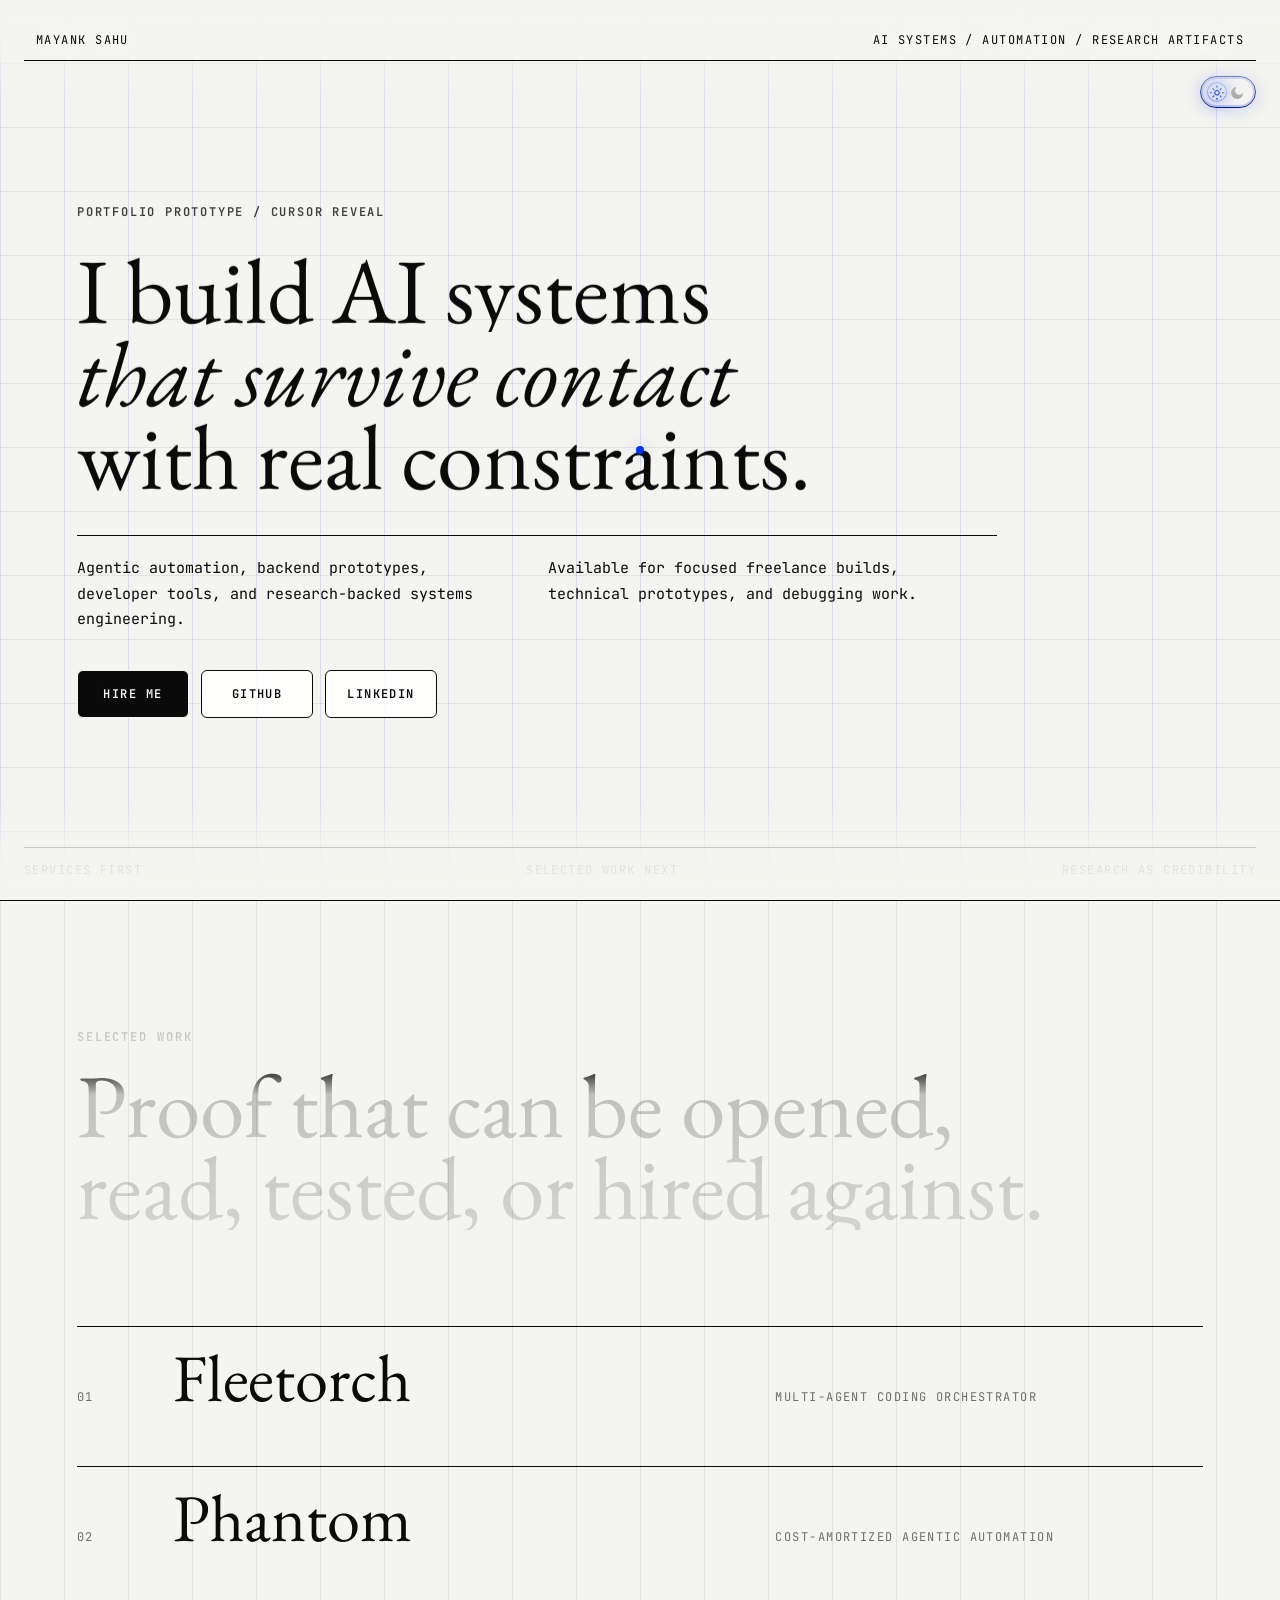
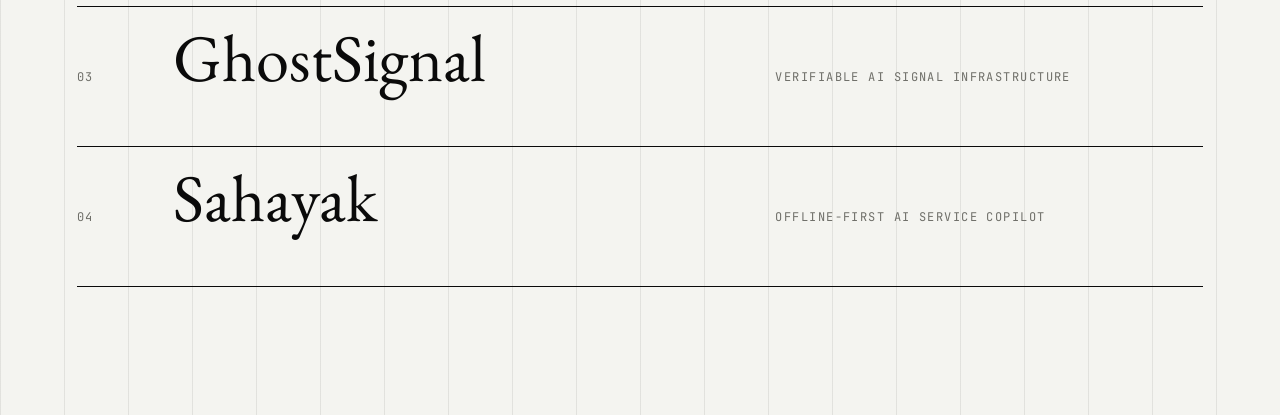
==== index.html @ b1a3cd98 "Exclude project rows from teleprompter" ====
<!doctype html>
<html lang="en" data-theme="dark">
  <head>
    <meta charset="utf-8" />
    <meta name="viewport" content="width=device-width, initial-scale=1" />
    <title>Mayank Sahu | Cursor Mask Prototype</title>
    <meta
      name="description"
      content="A first portfolio prototype exploring a cursor-following masked reveal interaction."
    />
    <link
      rel="icon"
      href="data:image/svg+xml,%3Csvg xmlns='http://www.w3.org/2000/svg' viewBox='0 0 64 64'%3E%3Crect width='64' height='64' fill='%230a0a0b'/%3E%3Cpath d='M12 48V16h8l12 18 12-18h8v32h-8V29L35 43h-6L20 29v19z' fill='%23d1ff48'/%3E%3C/svg%3E"
    />
    <link rel="preconnect" href="https://fonts.googleapis.com" />
    <link rel="preconnect" href="https://fonts.gstatic.com" crossorigin />
    <link
      href="https://fonts.googleapis.com/css2?family=EB+Garamond:ital,wght@0,400;1,400&family=JetBrains+Mono:wght@400;500;600&display=swap"
      rel="stylesheet"
    />
    <script>
      (() => {
        try {
          const storedTheme = localStorage.getItem("mayank-portfolio-theme");
          const prefersDark = matchMedia("(prefers-color-scheme: dark)").matches;
          document.documentElement.dataset.theme =
            storedTheme === "light" || storedTheme === "dark"
              ? storedTheme
              : prefersDark
                ? "dark"
                : "light";
        } catch {
          document.documentElement.dataset.theme = "dark";
        }
      })();
    </script>
    <link rel="stylesheet" href="./styles.css" />
  </head>
  <body>
    <div class="screen-vignette screen-vignette-top" aria-hidden="true"></div>
    <div class="screen-vignette screen-vignette-bottom" aria-hidden="true"></div>
    <div class="perimeter perimeter-top" aria-hidden="true">
      <span>Mayank Sahu</span>
      <span>AI systems / automation / research artifacts</span>
    </div>
    <button class="mobile-reveal-pill" type="button" data-mobile-trigger aria-label="Hold to flood reveal">
      <svg class="pill-orbit" viewBox="0 0 120 120" aria-hidden="true">
        <defs>
          <path id="press-orbit" d="M60,60 m-45,0 a45,45 0 1,1 90,0 a45,45 0 1,1 -90,0" />
        </defs>
        <text>
          <textPath href="#press-orbit" startOffset="0">Press and hold here / Press and hold here /</textPath>
        </text>
      </svg>
      <span class="pill-indicator" aria-hidden="true">
        <svg class="pill-hand-icon" viewBox="0 0 24 24" aria-hidden="true">
          <path d="M8 11.5V5.75a1.75 1.75 0 1 1 3.5 0v4.5" />
          <path d="M11.5 10V8.75a1.75 1.75 0 1 1 3.5 0V11" />
          <path d="M15 10.5a1.75 1.75 0 1 1 3.5 0v1.25" />
          <path d="M8 11.5 6.7 10.2a1.75 1.75 0 0 0-2.48 2.48l4.1 4.1A6 6 0 0 0 12.56 18H14a4.5 4.5 0 0 0 4.5-4.5v-1.75" />
        </svg>
      </span>
    </button>

    <main class="mask-stage" data-mask-root>
      <div class="grain" aria-hidden="true"></div>
      <button class="theme-toggle" type="button" data-theme-toggle aria-label="Switch to light theme" aria-pressed="true">
        <span class="theme-toggle__track" aria-hidden="true">
          <span class="theme-toggle__sun">
            <svg class="theme-icon theme-icon--sun" viewBox="0 0 24 24" aria-hidden="true">
              <circle cx="12" cy="12" r="3.5" />
              <path d="M12 2.75v2.1" />
              <path d="M12 19.15v2.1" />
              <path d="m4.28 4.28 1.49 1.49" />
              <path d="m18.23 18.23 1.49 1.49" />
              <path d="M2.75 12h2.1" />
              <path d="M19.15 12h2.1" />
              <path d="m4.28 19.72 1.49-1.49" />
              <path d="m18.23 5.77 1.49-1.49" />
            </svg>
          </span>
          <span class="theme-toggle__moon">
            <svg class="theme-icon theme-icon--moon" viewBox="0 0 24 24" aria-hidden="true">
              <path d="M20.2 14.35A7.2 7.2 0 0 1 9.65 3.8a8.9 8.9 0 1 0 10.55 10.55Z" />
            </svg>
          </span>
        </span>
      </button>

      <div class="hero-stack">
        <section class="hero hero-base" aria-label="Portfolio introduction">
          <div class="hero-mask-frame" data-mask-target>
            <div class="hero-copy">
              <p class="kicker">Portfolio prototype / cursor reveal</p>
              <h1>
                <span class="line-wrap"><span>I build AI systems</span></span>
                <span class="line-wrap"><span><em>that survive contact</em></span></span>
                <span class="line-wrap"><span>with real constraints.</span></span>
              </h1>
            </div>

            <div class="hero-reveal" data-mask-surface aria-hidden="true">
              <div class="hero-copy">
                <p class="kicker">Under the surface</p>
                <h2>
                  <span class="line-wrap"><span>Not a template.</span></span>
                  <span class="line-wrap"><span><em>A working proof</em></span></span>
                  <span class="line-wrap"><span>of taste and execution.</span></span>
                </h2>
              </div>
            </div>
          </div>
        </section>

        <div class="hero-grid">
          <p>
            Agentic automation, backend prototypes, developer tools, and research-backed
            systems engineering.
          </p>
          <p>
            Available for focused freelance builds, technical prototypes, and debugging
            work.
          </p>
        </div>

        <nav class="hero-actions" aria-label="Primary links">
          <a class="magnetic-link primary-link" href="mailto:hello@mayanksahu.dev" data-magnetic>
            Hire me
          </a>
          <a class="magnetic-link" href="https://github.com/msnotfound" data-magnetic>
            GitHub
          </a>
          <a class="magnetic-link" href="https://www.linkedin.com/" data-magnetic>
            LinkedIn
          </a>
        </nav>
      </div>

      <div class="stage-reveal-flood" data-reveal-flood aria-hidden="true">
        <div class="hero-stack reveal-theme">
          <section class="hero">
            <div class="hero-copy">
              <p class="kicker">Under the surface</p>
              <h2>
                <span class="line-wrap"><span>Not a template.</span></span>
                <span class="line-wrap"><span><em>A working proof</em></span></span>
                <span class="line-wrap"><span>of taste and execution.</span></span>
              </h2>
            </div>
          </section>

          <div class="hero-grid">
            <p>Tactile systems, production code, zero fluff.</p>
            <p>Engineered for speed, taste, and reliability.</p>
          </div>
        </div>
      </div>

      <div class="perimeter perimeter-bottom" aria-hidden="true">
        <span>Services first</span>
        <span>Selected work next</span>
        <span>Research as credibility</span>
      </div>
    </main>

    <div class="cursor-orbit" data-mask-cursor aria-hidden="true"></div>

    <section class="work-section" aria-labelledby="work-title">
      <div class="section-label" data-teleprompter>Selected work</div>
      <h2 id="work-title" data-teleprompter>Proof that can be opened, read, tested, or hired against.</h2>
      <div class="work-list" data-work-list>
        <a
          href="https://github.com/msnotfound/fleetorch"
          data-preview-title="Fleetorch"
          data-preview-meta="Go / CLI / agent orchestration"
          data-preview-copy="Routes AI coding work across local CLI agents with budgets, concurrency, and isolated execution."
          data-preview-variant="fleetorch"
        >
          <span>01</span>
          <strong>Fleetorch</strong>
          <small>Multi-agent coding orchestrator</small>
        </a>
        <a
          href="#phantom"
          data-preview-title="Phantom"
          data-preview-meta="Research artifact / desktop automation"
          data-preview-copy="Linux desktop middleware that records workflows and compiles them into replayable execution graphs."
          data-preview-variant="phantom"
        >
          <span>02</span>
          <strong>Phantom</strong>
          <small>Cost-amortized agentic automation</small>
        </a>
        <a
          href="https://github.com/msnotfound/ghostsignal"
          data-preview-title="GhostSignal"
          data-preview-meta="Web3 / agents / ZK systems"
          data-preview-copy="A zero-knowledge signal marketplace concept with agentic workflows and cryptographic verification."
          data-preview-variant="ghostsignal"
        >
          <span>03</span>
          <strong>GhostSignal</strong>
          <small>Verifiable AI signal infrastructure</small>
        </a>
        <a
          href="#sahayak"
          data-preview-title="Sahayak"
          data-preview-meta="Offline-first AI / RAG / public service"
          data-preview-copy="Low-connectivity copilot architecture for field workflows, local retrieval, OCR, and batch sync."
          data-preview-variant="sahayak"
        >
          <span>04</span>
          <strong>Sahayak</strong>
          <small>Offline-first AI service copilot</small>
        </a>
      </div>
    </section>

    <aside class="work-preview" data-work-preview aria-hidden="true">
      <div class="work-preview-track" data-work-preview-track>
        <article class="work-preview-card">
          <div class="preview-mark"></div>
          <p>Go / CLI / agent orchestration</p>
          <h3>Fleetorch</h3>
          <span>Routes AI coding work across local CLI agents with budgets, concurrency, and isolated execution.</span>
        </article>
        <article class="work-preview-card">
          <div class="preview-mark"></div>
          <p>Research artifact / desktop automation</p>
          <h3>Phantom</h3>
          <span>Linux desktop middleware that records workflows and compiles them into replayable execution graphs.</span>
        </article>
        <article class="work-preview-card">
          <div class="preview-mark"></div>
          <p>Web3 / agents / ZK systems</p>
          <h3>GhostSignal</h3>
          <span>A zero-knowledge signal marketplace concept with agentic workflows and cryptographic verification.</span>
        </article>
        <article class="work-preview-card">
          <div class="preview-mark"></div>
          <p>Offline-first AI / RAG / public service</p>
          <h3>Sahayak</h3>
          <span>Low-connectivity copilot architecture for field workflows, local retrieval, OCR, and batch sync.</span>
        </article>
      </div>
    </aside>

    <script type="module">
      import {
        createCursorMaskController,
        createMagneticButtonController,
        createMobileParallaxController,
        createTeleprompterScrollController,
        createWorkPreviewController,
        initMobileRadialFlood,
      } from "./src/cursorMask.mjs";
      import { initThemeToggle } from "./src/themeToggle.mjs";

      const root = document.querySelector("[data-mask-root]");
      const prefersReducedMotion = window.matchMedia("(prefers-reduced-motion: reduce)").matches;
      const isCoarsePointer = window.matchMedia("(pointer: coarse)").matches;

      initThemeToggle(document);

      if (!prefersReducedMotion) {
        createTeleprompterScrollController(document);
      }

      if (root && !prefersReducedMotion && !isCoarsePointer && window.PointerEvent) {
        createCursorMaskController(root, {
          ease: 0.16,
        });
      } else if (root) {
        root.dataset.maskActive = "false";
        root.querySelector("[data-mask-surface]")?.style.setProperty("--mask-size", "0px");
      }

      if (root && !prefersReducedMotion && isCoarsePointer) {
        initMobileRadialFlood(document.querySelector("[data-mobile-trigger]"), root.querySelector("[data-reveal-flood]"), {
          root,
          holdDelay: 380,
          collapseDelay: 140,
        });
        createMobileParallaxController(document);
      }

      if (!prefersReducedMotion && !isCoarsePointer && window.PointerEvent) {
        createMagneticButtonController(document);
        createWorkPreviewController(document);
      }
    </script>
  </body>
</html>
---- styles.css ----
:root {
  --background: #0a0a0b;
  --surface: #141416;
  --text: #ebebeb;
  --muted: #7d8170;
  --line: #3e4236;
  --acid: #d1ff48;
  --black: #050506;
  --grid-line: rgba(209, 255, 72, 0.045);
  --grid-line-soft: rgba(209, 255, 72, 0.035);
  --hover-wash: rgba(209, 255, 72, 0.055);
  --grain-opacity: 0.18;
  --preview-muted-bg: #c6c6c6;
  --button-bg: rgba(10, 10, 11, 0.9);
  --cursor-glow: rgba(209, 255, 72, 0.42);
  --cursor-glow-strong: rgba(209, 255, 72, 0.54);
  --edge-vignette-mid: rgba(10, 10, 11, 0.86);
  --theme-toggle-accent: #d1ff48;
  --theme-toggle-glow: rgba(209, 255, 72, 0.5);
  --theme-toggle-active-bg: rgba(209, 255, 72, 0.14);
  --theme-toggle-active-border: rgba(209, 255, 72, 0.48);
  --flood-radius: 0px;
  --pill-x: 50vw;
  --pill-y: 90vh;
  --mask-x: 50vw;
  --mask-y: 50vh;
  --mask-size: 0px;
  --cursor-size: 36px;
  color-scheme: dark;
  font-family: "JetBrains Mono", monospace;
}

@property --teleprompter-progress {
  syntax: "<number>";
  inherits: true;
  initial-value: 0;
}

[data-theme="light"] {
  --background: #f4f4f0;
  --surface: #ffffff;
  --text: #0a0a0a;
  --muted: #6f6f69;
  --line: #0a0a0a;
  --acid: #0033ff;
  --black: #f4f4f0;
  --grid-line: rgba(0, 51, 255, 0.13);
  --grid-line-soft: rgba(10, 10, 10, 0.08);
  --hover-wash: rgba(0, 51, 255, 0.08);
  --grain-opacity: 0.08;
  --preview-muted-bg: #ffffff;
  --button-bg: rgba(255, 255, 255, 0.86);
  --cursor-glow: rgba(0, 51, 255, 0.32);
  --cursor-glow-strong: rgba(0, 51, 255, 0.46);
  --edge-vignette-mid: rgba(244, 244, 240, 0.88);
  --theme-toggle-accent: #0033ff;
  --theme-toggle-glow: rgba(0, 51, 255, 0.42);
  --theme-toggle-active-bg: rgba(0, 51, 255, 0.1);
  --theme-toggle-active-border: rgba(0, 51, 255, 0.42);
  color-scheme: light;
}

* {
  box-sizing: border-box;
}

html,
body {
  min-height: 100%;
  margin: 0;
  background: var(--background);
  color: var(--text);
  transition:
    background 260ms ease,
    color 260ms ease;
}

html,
body,
a,
button,
[data-magnetic] {
  cursor: none !important;
}

body {
  overflow-x: hidden;
}

.mask-stage {
  position: relative;
  min-height: 100vh;
  display: flex;
  align-items: center;
  isolation: isolate;
  overflow: hidden;
  padding: clamp(112px, 11vh, 144px) clamp(20px, 6vw, 84px) clamp(88px, 10vh, 128px);
  background:
    linear-gradient(90deg, var(--grid-line) 1px, transparent 1px),
    linear-gradient(0deg, var(--grid-line-soft) 1px, transparent 1px),
    var(--background);
  background-size: 64px 64px;
}

.grain {
  position: fixed;
  inset: 0;
  z-index: 10;
  pointer-events: none;
  opacity: var(--grain-opacity);
  mix-blend-mode: soft-light;
  background-image: url("data:image/svg+xml,%3Csvg viewBox='0 0 220 220' xmlns='http://www.w3.org/2000/svg'%3E%3Cfilter id='noiseFilter'%3E%3CfeTurbulence type='fractalNoise' baseFrequency='0.7' numOctaves='4' stitchTiles='stitch'/%3E%3C/filter%3E%3Crect width='100%25' height='100%25' filter='url(%23noiseFilter)' opacity='0.55'/%3E%3C/svg%3E");
}

.screen-vignette {
  position: fixed;
  left: 0;
  right: 0;
  z-index: 8;
  height: clamp(64px, 12vh, 110px);
  pointer-events: none;
}

.screen-vignette-top {
  top: 0;
  background: linear-gradient(
    to bottom,
    var(--background) 0%,
    var(--edge-vignette-mid) 45%,
    transparent 100%
  );
}

.screen-vignette-bottom {
  bottom: 0;
  background: linear-gradient(
    to top,
    var(--background) 0%,
    var(--edge-vignette-mid) 45%,
    transparent 100%
  );
}

.mobile-reveal-pill {
  display: none;
}

.stage-reveal-flood {
  position: absolute;
  inset: 0;
  z-index: 7;
  display: flex;
  align-items: center;
  overflow: hidden;
  padding: clamp(112px, 11vh, 144px) clamp(20px, 6vw, 84px) clamp(88px, 10vh, 128px);
  background:
    linear-gradient(135deg, rgba(255, 255, 255, 0.38), color-mix(in srgb, var(--acid) 84%, white 16%)),
    var(--acid);
  color: var(--black);
  clip-path: circle(var(--flood-radius, 0px) at var(--pill-x, 50vw) var(--pill-y, 90vh));
  pointer-events: none;
  transition: clip-path 820ms cubic-bezier(0.19, 1, 0.22, 1);
  will-change: clip-path;
}

.stage-reveal-flood .reveal-theme {
  color: var(--black);
}

.stage-reveal-flood .kicker {
  opacity: 0.72;
}

.stage-reveal-flood .hero-grid {
  border-top-color: color-mix(in srgb, var(--black) 34%, transparent);
  color: color-mix(in srgb, var(--black) 86%, transparent);
}

.perimeter {
  position: fixed;
  left: 24px;
  right: 24px;
  z-index: 120;
  display: flex;
  align-items: center;
  justify-content: space-between;
  border-color: var(--line);
  color: var(--text);
  font-size: clamp(10px, 1.1vw, 12px);
  letter-spacing: 0.12em;
  line-height: 1;
  text-shadow: 0 0 18px var(--background);
  text-transform: uppercase;
}

.perimeter-top {
  top: 24px;
  padding: 10px 12px 14px;
  border-bottom: 1px solid var(--line);
  background: color-mix(in srgb, var(--background) 78%, transparent);
  backdrop-filter: blur(14px);
  -webkit-backdrop-filter: blur(14px);
}

.perimeter-bottom {
  bottom: 24px;
  padding-top: 16px;
  border-top: 1px solid var(--line);
}

.theme-toggle {
  position: fixed;
  top: 76px;
  right: 24px;
  z-index: 8;
  width: 56px;
  height: 32px;
  border: 1px solid color-mix(in srgb, var(--theme-toggle-accent) 48%, var(--line));
  border-radius: 999px;
  padding: 3px;
  background:
    linear-gradient(135deg, color-mix(in srgb, var(--theme-toggle-accent) 9%, transparent), transparent 54%),
    color-mix(in srgb, var(--background) 88%, transparent);
  color: var(--text);
  box-shadow:
    inset 0 0 0 2px color-mix(in srgb, var(--theme-toggle-accent) 24%, transparent),
    0 0 18px color-mix(in srgb, var(--theme-toggle-glow) 48%, transparent);
  cursor: pointer;
  transition:
    border-color 180ms ease,
    background 180ms ease,
    box-shadow 220ms ease,
    color 180ms ease,
    transform 220ms cubic-bezier(0.16, 1, 0.3, 1);
}

.theme-toggle:hover,
.theme-toggle:focus-visible {
  border-color: var(--theme-toggle-accent);
  color: var(--theme-toggle-accent);
  box-shadow:
    inset 0 0 0 2px var(--theme-toggle-active-border),
    0 0 30px color-mix(in srgb, var(--theme-toggle-glow) 78%, transparent);
  outline: none;
  transform: translateY(-1px);
}

.theme-toggle__track {
  position: relative;
  display: block;
  width: 100%;
  height: 100%;
}

.theme-toggle__sun,
.theme-toggle__moon {
  position: absolute;
  top: 50%;
  display: grid;
  place-items: center;
  width: 20px;
  height: 20px;
  border-radius: 999px;
  transform: translateY(-50%);
  transition:
    background 220ms ease,
    box-shadow 220ms ease,
    border-color 220ms ease,
    opacity 220ms ease,
    transform 260ms cubic-bezier(0.16, 1, 0.3, 1);
}

.theme-toggle__sun {
  left: 3px;
  opacity: 0.36;
}

.theme-toggle__moon {
  right: 3px;
  border: 1px solid var(--theme-toggle-active-border);
  background: var(--theme-toggle-active-bg);
  box-shadow: 0 0 16px var(--theme-toggle-glow);
  color: var(--theme-toggle-accent);
  opacity: 1;
}

.theme-icon {
  width: 15px;
  height: 15px;
  fill: none;
  stroke: currentColor;
  stroke-width: 1.8;
  stroke-linecap: round;
  stroke-linejoin: round;
}

.theme-icon--moon {
  fill: currentColor;
  stroke-width: 1.4;
}

[data-theme="light"] .theme-toggle__sun {
  border: 1px solid var(--theme-toggle-active-border);
  background: var(--theme-toggle-active-bg);
  box-shadow: 0 0 16px var(--theme-toggle-glow);
  color: var(--theme-toggle-accent);
  opacity: 1;
  transform: translateY(-50%) rotate(45deg);
}

[data-theme="light"] .theme-toggle__moon {
  border-color: transparent;
  background: transparent;
  box-shadow: none;
  color: var(--text);
  opacity: 0.36;
  transform: translateY(-50%) translateX(-2px);
}

.hero-stack {
  position: relative;
  z-index: 3;
  width: min(92rem, 100%);
  display: flex;
  flex-direction: column;
  gap: clamp(24px, 4.2vh, 44px);
}

.hero {
  position: relative;
}

.hero-base {
  z-index: 1;
}

.hero-mask-frame {
  position: relative;
  display: block;
  width: min(88rem, 100%);
  overflow: visible;
  isolation: isolate;
  transform: var(--tilt-transform, translate3d(0, 0, 0));
  transition: transform 420ms cubic-bezier(0.16, 1, 0.3, 1);
  will-change: transform;
}

.hero-copy {
  position: relative;
  z-index: 1;
}

.hero-reveal {
  position: absolute;
  inset: -150px -200px;
  z-index: 2;
  padding: 150px 200px;
  overflow: visible;
  color: var(--black);
  background:
    linear-gradient(135deg, rgba(255, 255, 255, 0.38), color-mix(in srgb, var(--acid) 84%, white 16%)),
    var(--acid);
  clip-path: circle(calc(var(--mask-size) / 2) at var(--mask-x) var(--mask-y));
  pointer-events: none;
  transition: clip-path 420ms cubic-bezier(0.16, 1, 0.3, 1);
}

.kicker {
  max-width: 78rem;
  margin: 0 0 28px;
  color: currentColor;
  font-size: clamp(10px, 1vw, 12px);
  font-weight: 600;
  letter-spacing: 0.15em;
  line-height: 1.4;
  opacity: 0.78;
  text-transform: uppercase;
}

h1,
h2 {
  max-width: 82rem;
  margin: 0;
  font-family: "EB Garamond", serif;
  font-size: clamp(3.2rem, 7.2vw, 8.5rem);
  font-weight: 400;
  letter-spacing: 0;
  line-height: 0.9;
}

h1 span,
h2 span {
  display: block;
}

h1 em,
h2 em {
  font-style: italic;
}

.line-wrap {
  overflow: hidden;
}

.line-wrap > span {
  animation: line-rise 960ms cubic-bezier(0.16, 1, 0.3, 1) both;
  transform: translateY(110%);
}

.line-wrap:nth-child(2) > span {
  animation-delay: 90ms;
}

.line-wrap:nth-child(3) > span {
  animation-delay: 180ms;
}

.hero-grid {
  position: relative;
  display: grid;
  grid-template-columns: minmax(0, 420px) minmax(0, 420px);
  gap: clamp(18px, 4vw, 64px);
  max-width: 920px;
  border-top: 1px solid currentColor;
  padding-top: 20px;
  font-size: clamp(12px, 1.2vw, 15px);
  line-height: 1.7;
}

.hero-grid p {
  margin: 0;
}

.hero-actions {
  position: relative;
  display: flex;
  flex-wrap: wrap;
  gap: 12px;
}

.magnetic-link {
  display: inline-flex;
  min-width: 112px;
  min-height: 48px;
  align-items: center;
  justify-content: center;
  border: 1px solid currentColor;
  border-radius: 6px;
  padding: 0 20px;
  background: var(--button-bg);
  color: currentColor;
  cursor: pointer;
  font-size: 12px;
  font-weight: 600;
  letter-spacing: 0.12em;
  text-decoration: none;
  text-transform: uppercase;
  transition:
    background 180ms ease,
    border-color 180ms ease,
    color 180ms ease,
    transform 480ms cubic-bezier(0.16, 1, 0.3, 1);
  will-change: transform;
}

.magnetic-link:hover,
.magnetic-link:focus-visible {
  background: var(--acid);
  border-color: var(--acid);
  color: var(--black);
}

.primary-link {
  background: var(--text);
  color: var(--black);
}

.cursor-orbit {
  position: fixed;
  top: 0;
  left: 0;
  z-index: 9999;
  width: 8px;
  height: 8px;
  border-radius: 999px;
  background: var(--acid);
  box-shadow: 0 0 18px var(--cursor-glow);
  pointer-events: none;
  transform: translate3d(var(--mask-x), var(--mask-y), 0) translate(-50%, -50%);
  opacity: 1;
  transition:
    width 220ms cubic-bezier(0.16, 1, 0.3, 1),
    height 220ms cubic-bezier(0.16, 1, 0.3, 1),
    box-shadow 220ms cubic-bezier(0.16, 1, 0.3, 1);
  will-change: transform;
}

.cursor-orbit.is-interactive {
  width: 16px;
  height: 16px;
  box-shadow: 0 0 28px var(--cursor-glow-strong);
}

.work-section {
  position: relative;
  min-height: 100vh;
  padding: clamp(80px, 10vw, 144px) clamp(20px, 6vw, 84px);
  background:
    linear-gradient(90deg, var(--grid-line-soft) 1px, transparent 1px),
    var(--background);
  background-size: 64px 64px;
  border-top: 1px solid var(--line);
}

.section-label {
  margin-bottom: 20px;
  color: var(--muted);
  font-size: 12px;
  font-weight: 600;
  letter-spacing: 0.16em;
  text-transform: uppercase;
}

.work-section > h2 {
  max-width: 980px;
  margin-bottom: clamp(48px, 8vw, 96px);
  font-size: clamp(3rem, 7vw, 7.6rem);
  line-height: 0.92;
}

.work-list {
  border-top: 1px solid var(--line);
}

.work-list a {
  display: grid;
  grid-template-columns: 72px minmax(0, 1.15fr) minmax(240px, 0.85fr);
  gap: 24px;
  align-items: baseline;
  min-height: 140px;
  padding-block: 18px;
  border-bottom: 1px solid var(--line);
  color: var(--text);
  text-decoration: none;
  transition:
    background 180ms ease,
    color 180ms ease,
    padding-left 360ms cubic-bezier(0.16, 1, 0.3, 1);
}

.work-list a:hover,
.work-list a:focus-visible {
  padding-left: 18px;
  background: var(--hover-wash);
  color: var(--acid);
  outline: none;
}

.work-list span,
.work-list small {
  color: var(--muted);
  font-size: 12px;
  letter-spacing: 0.12em;
  text-transform: uppercase;
}

.work-list strong {
  font-family: "EB Garamond", serif;
  font-size: clamp(2.6rem, 5.2vw, 6rem);
  font-weight: 400;
  line-height: 1;
}

[data-teleprompter] {
  --teleprompter-progress: 0;
  background: linear-gradient(
    to bottom,
    var(--text) 0%,
    var(--text) calc(var(--teleprompter-progress) * 100%),
    color-mix(in srgb, var(--text) 22%, transparent) calc((var(--teleprompter-progress) * 100%) + 18%),
    color-mix(in srgb, var(--text) 14%, transparent) 100%
  );
  -webkit-background-clip: text;
  -webkit-text-fill-color: transparent;
  background-clip: text;
  color: transparent;
  will-change: background;
  transition: opacity 200ms ease;
}

.work-preview {
  position: fixed;
  top: 0;
  left: 0;
  z-index: 20;
  width: 360px;
  height: 342px;
  border: 1px solid var(--acid);
  border-radius: 8px;
  background: var(--acid);
  color: var(--black);
  overflow: hidden;
  pointer-events: none;
  opacity: 0;
  transform: translate3d(-120%, -120%, 0);
  transition:
    opacity 220ms ease,
    border-color 220ms ease,
    background 220ms ease,
    color 220ms ease;
  will-change: transform;
}

.work-preview[data-active="true"] {
  opacity: 1;
}

.preview-mark {
  height: 120px;
  margin-bottom: 34px;
  border: 1px solid currentColor;
  background:
    linear-gradient(135deg, transparent 48%, currentColor 49%, currentColor 51%, transparent 52%),
    linear-gradient(45deg, transparent 48%, currentColor 49%, currentColor 51%, transparent 52%);
  opacity: 0.85;
}

.work-preview-track {
  will-change: transform;
  display: flex;
  flex-direction: column;
  gap: 84px;
  transition: transform 1080ms cubic-bezier(0.19, 1, 0.22, 1);
}

.work-preview-card {
  flex: 0 0 342px;
  height: 342px;
  padding: 24px;
}

.work-preview[data-variant="phantom"] {
  background: var(--preview-muted-bg);
  border-color: var(--preview-muted-bg);
}

.work-preview[data-variant="ghostsignal"] {
  background: #111113;
  border-color: var(--acid);
  color: var(--acid);
}

.work-preview[data-variant="sahayak"] {
  background: var(--preview-muted-bg);
  border-color: var(--preview-muted-bg);
}

.work-preview-card p,
.work-preview-card span {
  display: block;
  margin: 0;
  font-size: 11px;
  letter-spacing: 0.12em;
  line-height: 1.5;
  text-transform: uppercase;
}

.work-preview-card h3 {
  margin: 0 0 10px;
  font-family: "EB Garamond", serif;
  font-size: 58px;
  font-weight: 400;
  letter-spacing: 0;
  line-height: 0.94;
}

@keyframes line-rise {
  from {
    transform: translateY(110%);
  }

  to {
    transform: translateY(0);
  }
}

@media (max-width: 760px) {
  body {
    overflow: auto;
  }

  .mask-stage {
    min-height: 100svh;
    cursor: auto;
    padding: 92px 18px 72px;
    overflow: visible;
  }

  .perimeter {
    left: 16px;
    right: 16px;
  }

  .theme-toggle {
    top: 76px;
    right: 16px;
  }

  .perimeter span:nth-child(n + 2) {
    display: none;
  }

  .hero {
    width: 100%;
  }

  .hero-grid {
    grid-template-columns: 1fr;
  }

  .hero-actions {
    display: none;
  }

  .work-section {
    padding: 72px 18px;
  }

  .work-section > h2 {
    font-size: clamp(2.8rem, 15vw, 4.6rem);
  }

  .work-list a {
    grid-template-columns: 44px 1fr;
    gap: 12px;
    min-height: 104px;
    will-change: transform;
  }

  .work-list small {
    grid-column: 2;
  }

  .work-preview {
    display: none;
  }
}

@media (max-width: 760px), (pointer: coarse) {
  .cursor-orbit {
    display: none;
  }

  .hero-reveal {
    inset: 0;
    padding: 0;
    overflow: hidden;
    clip-path: circle(0px at 50% 50%) !important;
    pointer-events: none;
  }

  .mobile-reveal-pill {
    position: fixed;
    bottom: 28px;
    left: 50%;
    z-index: 90;
    display: grid;
    place-items: center;
    width: 92px;
    height: 92px;
    padding: 0;
    border: 1px solid var(--line);
    border-radius: 50%;
    background: color-mix(in srgb, var(--surface) 85%, transparent);
    box-shadow:
      0 12px 36px rgba(0, 0, 0, 0.42),
      0 0 0 1px color-mix(in srgb, var(--text) 6%, transparent);
    backdrop-filter: blur(16px);
    -webkit-backdrop-filter: blur(16px);
    color: var(--text);
    opacity: 1;
    pointer-events: auto;
    font: inherit;
    touch-action: none;
    user-select: none;
    -webkit-user-select: none;
    transform: translateX(-50%);
    transition:
      transform 220ms cubic-bezier(0.16, 1, 0.3, 1),
      background 180ms ease,
      border-color 180ms ease,
      color 180ms ease,
      opacity 250ms ease;
  }

  .pill-orbit {
    position: absolute;
    inset: 4px;
    width: calc(100% - 8px);
    height: calc(100% - 8px);
    animation: pill-orbit-spin 10s linear infinite;
    overflow: visible;
  }

  .pill-orbit text {
    fill: currentColor;
    font-size: 9px;
    font-weight: 600;
    letter-spacing: 0.22em;
    text-transform: uppercase;
  }

  .pill-indicator {
    position: relative;
    display: grid;
    place-items: center;
    width: 42px;
    height: 42px;
    border: 1px solid currentColor;
    border-radius: 50%;
    background: color-mix(in srgb, var(--acid) 12%, transparent);
    box-shadow:
      inset 0 0 0 1px color-mix(in srgb, var(--acid) 22%, transparent),
      0 0 18px color-mix(in srgb, var(--acid) 46%, transparent);
    transition:
      background 180ms ease,
      box-shadow 180ms ease,
      transform 180ms ease;
  }

  .mobile-reveal-pill:active,
  .mobile-reveal-pill[data-pending="true"],
  .mobile-reveal-pill[data-active="true"] {
    border-color: var(--black);
    background: var(--black);
    color: var(--acid);
    box-shadow: 0 0 40px color-mix(in srgb, var(--acid) 60%, transparent);
    transform: translateX(-50%) scale(0.92);
  }

  .mobile-reveal-pill[data-pending="true"] .pill-indicator {
    transform: scale(0.96);
  }

  .mobile-reveal-pill[data-active="true"] .pill-indicator {
    background: color-mix(in srgb, var(--acid) 18%, transparent);
    box-shadow: none;
    transform: scale(0.92);
  }

  .pill-hand-icon {
    width: 22px;
    height: 22px;
    fill: none;
    stroke: currentColor;
    stroke-width: 1.8;
    stroke-linecap: round;
    stroke-linejoin: round;
  }
}

@keyframes pill-orbit-spin {
  to {
    transform: rotate(360deg);
  }
}

@media (prefers-reduced-motion: reduce) {
  html,
  body,
  a,
  button,
  [data-magnetic] {
    cursor: auto !important;
  }

  .mask-stage {
    cursor: auto;
  }

  .hero-reveal {
    clip-path: circle(0 at 50% 50%);
  }

  .stage-reveal-flood {
    clip-path: circle(0 at 50% 50%);
    transition: none;
  }

  .cursor-orbit {
    display: none;
  }

  .line-wrap > span {
    animation: none;
    transform: none;
  }

  .magnetic-link {
    transition: background 180ms ease, border-color 180ms ease, color 180ms ease;
  }

  [data-teleprompter] {
    background: none !important;
    -webkit-text-fill-color: var(--text) !important;
    color: var(--text) !important;
  }

  .work-preview {
    display: none;
  }

  .pill-orbit {
    animation: none;
  }
}
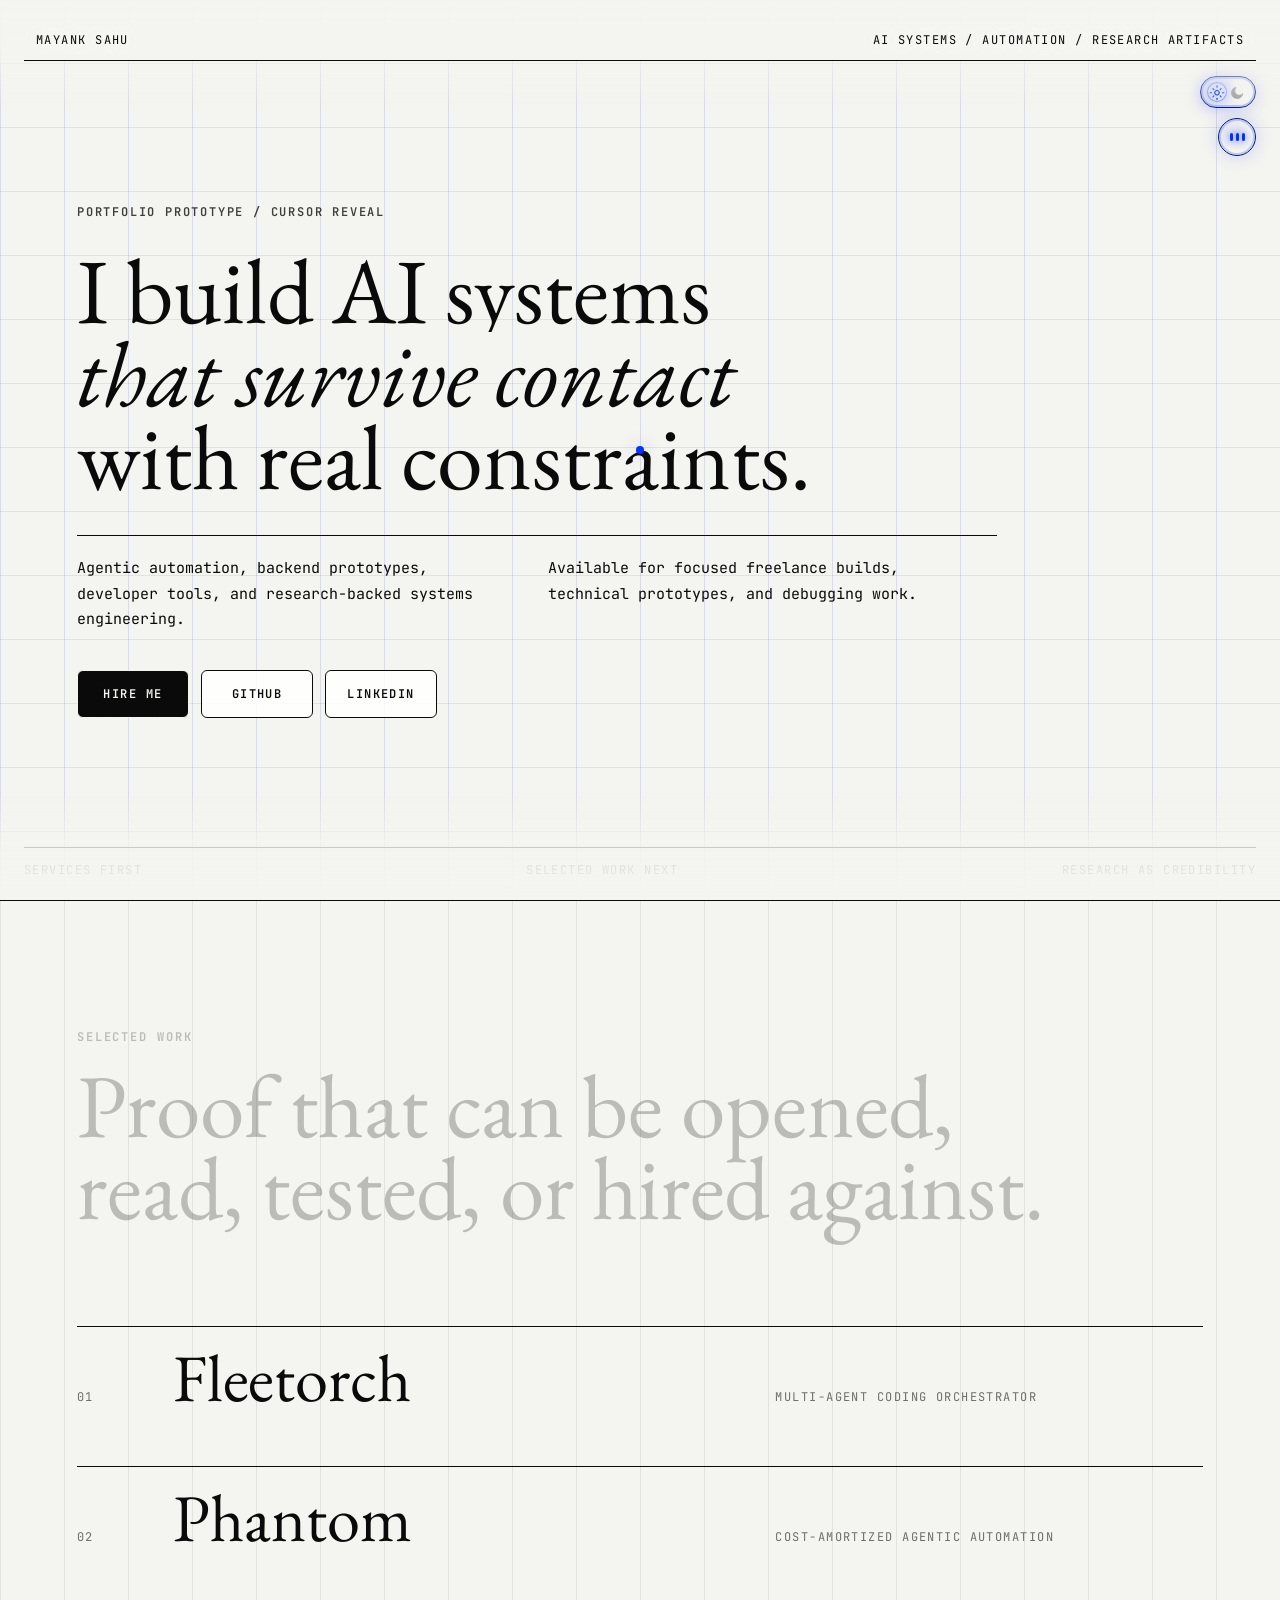
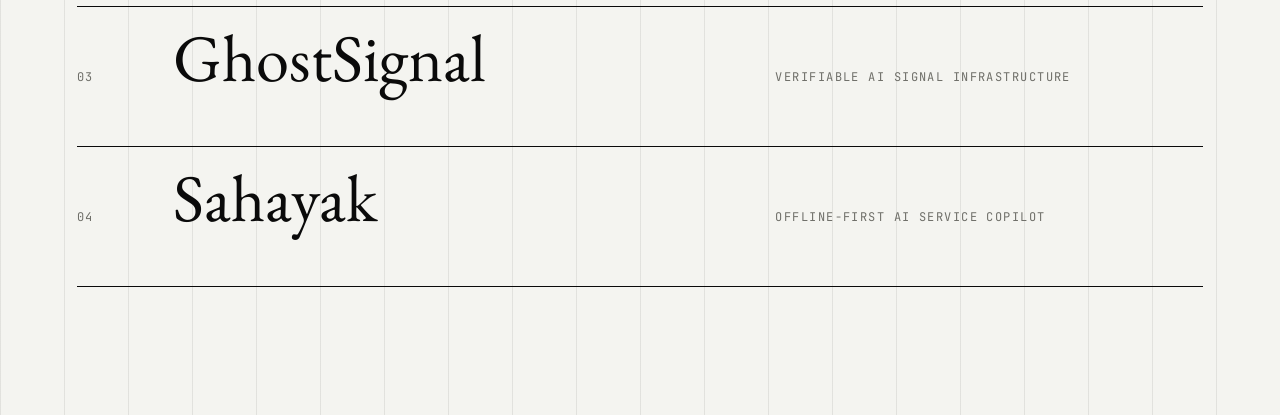
==== commit 958fba12: "Add mobile chrome flood audio and loader" ====
--- a/index.html
+++ b/index.html
@@ -37,6 +37,12 @@
     <link rel="stylesheet" href="./styles.css" />
   </head>
   <body>
+    <div class="initial-loader" data-loader aria-hidden="true">
+      <span class="loader-kicker">Mayank Sahu</span>
+      <span class="loader-title">Portfolio</span>
+      <span class="loader-line"></span>
+    </div>
+
     <div class="screen-vignette screen-vignette-top" aria-hidden="true"></div>
     <div class="screen-vignette screen-vignette-bottom" aria-hidden="true"></div>
     <div class="perimeter perimeter-top" aria-hidden="true">
@@ -84,6 +90,13 @@
               <path d="M20.2 14.35A7.2 7.2 0 0 1 9.65 3.8a8.9 8.9 0 1 0 10.55 10.55Z" />
             </svg>
           </span>
+        </span>
+      </button>
+      <button class="sound-toggle" type="button" data-sound-toggle aria-label="Pause background music" aria-pressed="true">
+        <span class="sound-toggle__bars" aria-hidden="true">
+          <span class="sound-toggle__bar"></span>
+          <span class="sound-toggle__bar"></span>
+          <span class="sound-toggle__bar"></span>
         </span>
       </button>
 
@@ -254,13 +267,17 @@
         createWorkPreviewController,
         initMobileRadialFlood,
       } from "./src/cursorMask.mjs";
+      import { createAmbientAudioController } from "./src/ambientAudio.mjs";
+      import { initInitialLoader } from "./src/initialLoader.mjs";
       import { initThemeToggle } from "./src/themeToggle.mjs";
 
       const root = document.querySelector("[data-mask-root]");
       const prefersReducedMotion = window.matchMedia("(prefers-reduced-motion: reduce)").matches;
       const isCoarsePointer = window.matchMedia("(pointer: coarse)").matches;
 
+      initInitialLoader(document, { delay: 760 });
       initThemeToggle(document);
+      createAmbientAudioController(document);
 
       if (!prefersReducedMotion) {
         createTeleprompterScrollController(document);
--- a/styles.css
+++ b/styles.css
@@ -87,6 +87,77 @@
   overflow-x: hidden;
 }
 
+body.is-loading {
+  overflow: hidden;
+}
+
+.initial-loader {
+  position: fixed;
+  inset: 0;
+  z-index: 220;
+  display: grid;
+  place-items: center;
+  gap: 18px;
+  padding: 24px;
+  background:
+    linear-gradient(90deg, var(--grid-line) 1px, transparent 1px),
+    linear-gradient(0deg, var(--grid-line-soft) 1px, transparent 1px),
+    var(--background);
+  background-size: 64px 64px;
+  color: var(--text);
+  opacity: 1;
+  visibility: visible;
+  transition:
+    opacity 620ms cubic-bezier(0.16, 1, 0.3, 1),
+    transform 720ms cubic-bezier(0.16, 1, 0.3, 1),
+    visibility 0ms linear 720ms;
+}
+
+.initial-loader[data-loaded="true"] {
+  opacity: 0;
+  pointer-events: none;
+  transform: translateY(-14px);
+  visibility: hidden;
+}
+
+.loader-kicker,
+.loader-title {
+  display: block;
+  text-align: center;
+}
+
+.loader-kicker {
+  color: var(--muted);
+  font-size: 11px;
+  font-weight: 600;
+  letter-spacing: 0.18em;
+  line-height: 1.4;
+  text-transform: uppercase;
+}
+
+.loader-title {
+  font-family: "EB Garamond", serif;
+  font-size: clamp(4rem, 12vw, 10rem);
+  line-height: 0.9;
+}
+
+.loader-line {
+  position: relative;
+  width: min(280px, 62vw);
+  height: 1px;
+  overflow: hidden;
+  background: color-mix(in srgb, var(--text) 18%, transparent);
+}
+
+.loader-line::after {
+  position: absolute;
+  inset: 0;
+  background: var(--acid);
+  box-shadow: 0 0 24px var(--cursor-glow);
+  animation: loader-line 980ms cubic-bezier(0.16, 1, 0.3, 1) infinite;
+  content: "";
+}
+
 .mask-stage {
   position: relative;
   min-height: 100vh;
@@ -245,6 +316,80 @@
   transform: translateY(-1px);
 }
 
+.sound-toggle {
+  position: fixed;
+  top: 118px;
+  right: 24px;
+  z-index: 8;
+  display: grid;
+  place-items: center;
+  width: 38px;
+  height: 38px;
+  border: 1px solid color-mix(in srgb, var(--theme-toggle-accent) 42%, var(--line));
+  border-radius: 999px;
+  padding: 0;
+  background:
+    linear-gradient(135deg, color-mix(in srgb, var(--theme-toggle-accent) 8%, transparent), transparent 58%),
+    color-mix(in srgb, var(--background) 88%, transparent);
+  box-shadow:
+    inset 0 0 0 2px color-mix(in srgb, var(--theme-toggle-accent) 20%, transparent),
+    0 0 18px color-mix(in srgb, var(--theme-toggle-glow) 46%, transparent);
+  color: var(--theme-toggle-accent);
+  transition:
+    border-color 180ms ease,
+    background 180ms ease,
+    box-shadow 220ms ease,
+    color 180ms ease,
+    opacity 180ms ease,
+    transform 220ms cubic-bezier(0.16, 1, 0.3, 1);
+}
+
+.sound-toggle:hover,
+.sound-toggle:focus-visible {
+  border-color: var(--theme-toggle-accent);
+  box-shadow:
+    inset 0 0 0 2px var(--theme-toggle-active-border),
+    0 0 28px color-mix(in srgb, var(--theme-toggle-glow) 72%, transparent);
+  outline: none;
+  transform: translateY(-1px);
+}
+
+.sound-toggle__bars {
+  display: inline-flex;
+  align-items: center;
+  gap: 3px;
+  height: 16px;
+}
+
+.sound-toggle__bar {
+  width: 3px;
+  height: 8px;
+  border-radius: 999px;
+  background: currentColor;
+  box-shadow: 0 0 10px currentColor;
+  transform-origin: 50% 100%;
+  animation: sound-meter 1280ms ease-in-out infinite;
+}
+
+.sound-toggle__bar:nth-child(2) {
+  animation-delay: 180ms;
+}
+
+.sound-toggle__bar:nth-child(3) {
+  animation-delay: 360ms;
+}
+
+[data-sound-enabled="false"] .sound-toggle {
+  color: color-mix(in srgb, var(--text) 42%, transparent);
+  opacity: 0.72;
+}
+
+[data-sound-enabled="false"] .sound-toggle__bar {
+  animation-play-state: paused;
+  box-shadow: none;
+  transform: scaleY(0.45);
+}
+
 .theme-toggle__track {
   position: relative;
   display: block;
@@ -573,19 +718,21 @@
 
 [data-teleprompter] {
   --teleprompter-progress: 0;
-  background: linear-gradient(
-    to bottom,
-    var(--text) 0%,
-    var(--text) calc(var(--teleprompter-progress) * 100%),
-    color-mix(in srgb, var(--text) 22%, transparent) calc((var(--teleprompter-progress) * 100%) + 18%),
-    color-mix(in srgb, var(--text) 14%, transparent) 100%
-  );
-  -webkit-background-clip: text;
-  -webkit-text-fill-color: transparent;
-  background-clip: text;
-  color: transparent;
-  will-change: background;
-  transition: opacity 200ms ease;
+  color: color-mix(in srgb, var(--text) 28%, transparent);
+}
+
+.teleprompter-word {
+  display: inline;
+  white-space: pre-wrap;
+  color: color-mix(in srgb, var(--text) 24%, transparent);
+  transition:
+    color 260ms cubic-bezier(0.16, 1, 0.3, 1),
+    text-shadow 260ms cubic-bezier(0.16, 1, 0.3, 1);
+}
+
+.teleprompter-word.is-lit {
+  color: var(--text);
+  text-shadow: 0 0 18px color-mix(in srgb, var(--text) 14%, transparent);
 }
 
 .work-preview {
@@ -684,6 +831,31 @@
   }
 }
 
+@keyframes loader-line {
+  0% {
+    transform: translateX(-102%);
+  }
+
+  54% {
+    transform: translateX(0);
+  }
+
+  100% {
+    transform: translateX(102%);
+  }
+}
+
+@keyframes sound-meter {
+  0%,
+  100% {
+    transform: scaleY(0.45);
+  }
+
+  45% {
+    transform: scaleY(1);
+  }
+}
+
 @media (max-width: 760px) {
   body {
     overflow: auto;
@@ -706,6 +878,11 @@
     right: 16px;
   }
 
+  .sound-toggle {
+    top: 118px;
+    right: 16px;
+  }
+
   .perimeter span:nth-child(n + 2) {
     display: none;
   }
@@ -731,14 +908,28 @@
   }
 
   .work-list a {
-    grid-template-columns: 44px 1fr;
-    gap: 12px;
-    min-height: 104px;
-    will-change: transform;
+    grid-template-columns: 44px minmax(0, 1fr);
+    grid-template-rows: auto auto;
+    gap: 10px 14px;
+    align-items: center;
+    min-height: 148px;
+    padding-block: 24px;
+  }
+
+  .work-list a > span {
+    grid-row: 1 / span 2;
+    align-self: center;
+  }
+
+  .work-list strong {
+    display: block;
+    line-height: 0.92;
   }
 
   .work-list small {
     grid-column: 2;
+    margin-top: 10px;
+    line-height: 1.35;
   }
 
   .work-preview {
@@ -848,6 +1039,13 @@
     transform: scale(0.92);
   }
 
+  :root[data-mobile-flood-active="true"] .perimeter-top {
+    border-bottom-color: color-mix(in srgb, var(--black) 28%, transparent);
+    background: color-mix(in srgb, var(--acid) 86%, white 14%);
+    color: var(--black);
+    text-shadow: none;
+  }
+
   .pill-hand-icon {
     width: 22px;
     height: 22px;
@@ -887,6 +1085,10 @@
     transition: none;
   }
 
+  .initial-loader {
+    transition: none;
+  }
+
   .cursor-orbit {
     display: none;
   }
@@ -900,10 +1102,11 @@
     transition: background 180ms ease, border-color 180ms ease, color 180ms ease;
   }
 
-  [data-teleprompter] {
+  [data-teleprompter],
+  .teleprompter-word {
     background: none !important;
-    -webkit-text-fill-color: var(--text) !important;
     color: var(--text) !important;
+    text-shadow: none !important;
   }
 
   .work-preview {
@@ -913,4 +1116,9 @@
   .pill-orbit {
     animation: none;
   }
-}
+
+  .loader-line::after,
+  .sound-toggle__bar {
+    animation: none;
+  }
+}
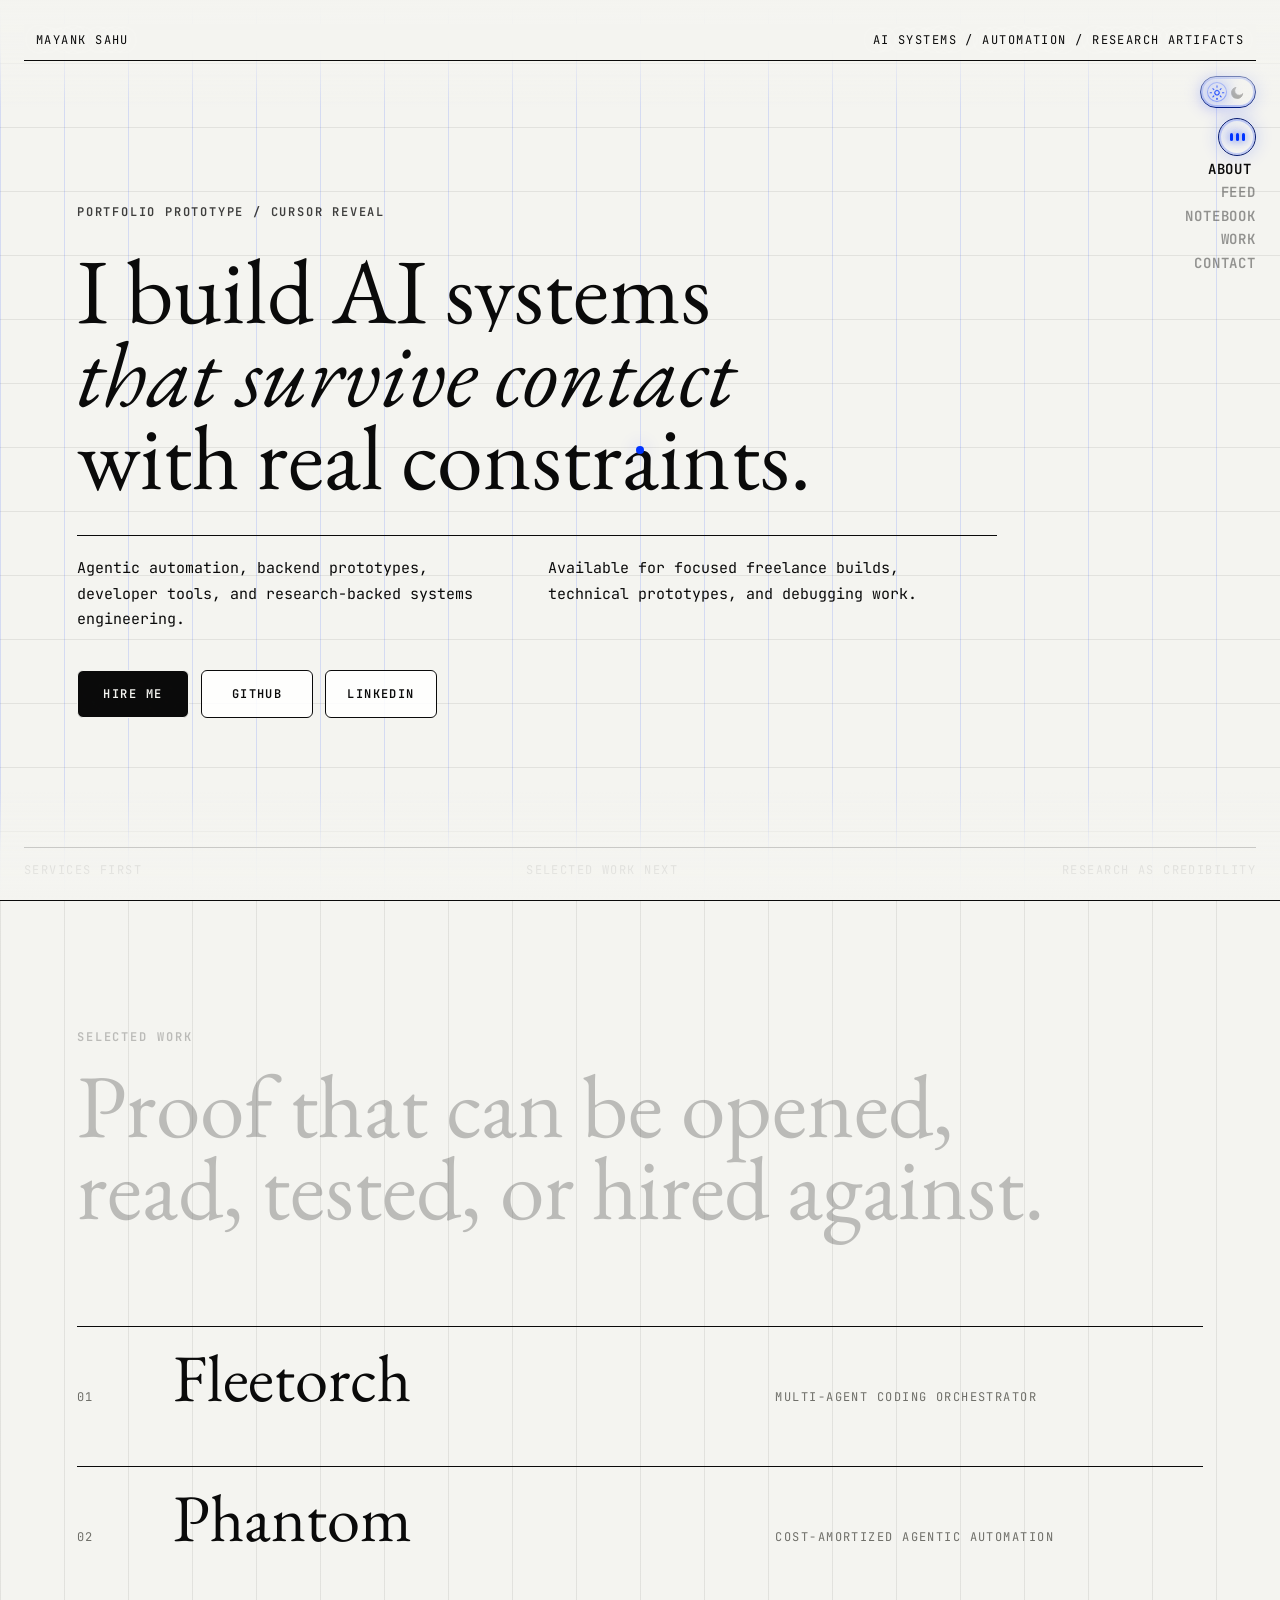
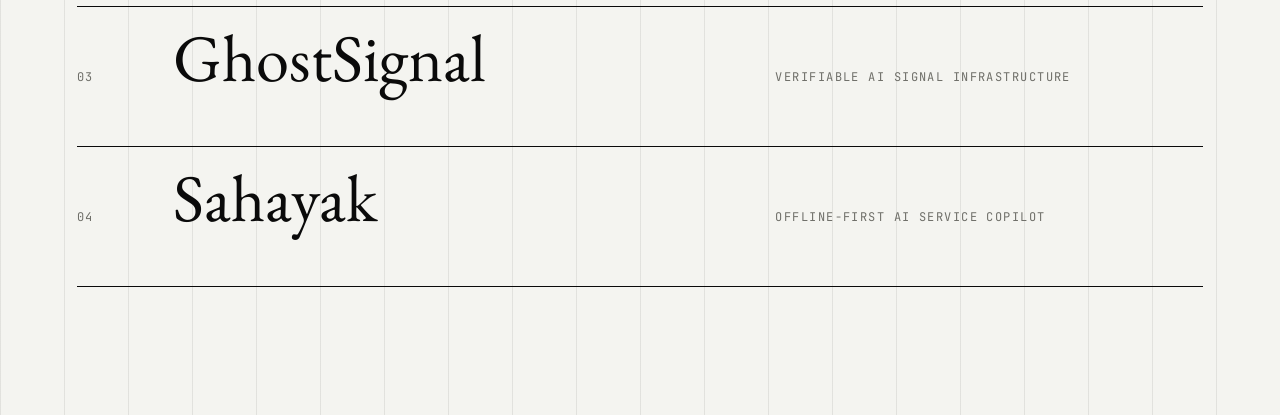
==== commit a7bf3f46: "Integrate beta page hierarchy" ====
--- a/index.html
+++ b/index.html
@@ -49,6 +49,13 @@
       <span>Mayank Sahu</span>
       <span>AI systems / automation / research artifacts</span>
     </div>
+    <nav class="site-nav" aria-label="Site sections">
+      <a href="./index.html" aria-current="page">About</a>
+      <a href="./feed/index.html">Feed</a>
+      <a href="./notebook/index.html">Notebook</a>
+      <a href="./dives/index.html">Work</a>
+      <a href="./contact/index.html">Contact</a>
+    </nav>
     <button class="mobile-reveal-pill" type="button" data-mobile-trigger aria-label="Hold to flood reveal">
       <svg class="pill-orbit" viewBox="0 0 120 120" aria-hidden="true">
         <defs>
@@ -67,6 +74,30 @@
         </svg>
       </span>
     </button>
+
+    <div class="stage-reveal-flood" data-reveal-flood aria-hidden="true">
+      <div class="perimeter perimeter-top perimeter-inverted">
+        <span>Mayank Sahu</span>
+        <span>AI systems / automation / research artifacts</span>
+      </div>
+      <div class="hero-stack reveal-theme">
+        <section class="hero">
+          <div class="hero-copy">
+            <p class="kicker">Under the surface</p>
+            <h2>
+              <span class="line-wrap"><span>Not a template.</span></span>
+              <span class="line-wrap"><span><em>A working proof</em></span></span>
+              <span class="line-wrap"><span>of taste and execution.</span></span>
+            </h2>
+          </div>
+        </section>
+
+        <div class="hero-grid reveal-grid">
+          <p>Tactile systems, production code, zero fluff.</p>
+          <p>Engineered for speed, taste, and reliability.</p>
+        </div>
+      </div>
+    </div>
 
     <main class="mask-stage" data-mask-root>
       <div class="grain" aria-hidden="true"></div>
@@ -147,26 +178,6 @@
             LinkedIn
           </a>
         </nav>
-      </div>
-
-      <div class="stage-reveal-flood" data-reveal-flood aria-hidden="true">
-        <div class="hero-stack reveal-theme">
-          <section class="hero">
-            <div class="hero-copy">
-              <p class="kicker">Under the surface</p>
-              <h2>
-                <span class="line-wrap"><span>Not a template.</span></span>
-                <span class="line-wrap"><span><em>A working proof</em></span></span>
-                <span class="line-wrap"><span>of taste and execution.</span></span>
-              </h2>
-            </div>
-          </section>
-
-          <div class="hero-grid">
-            <p>Tactile systems, production code, zero fluff.</p>
-            <p>Engineered for speed, taste, and reliability.</p>
-          </div>
-        </div>
       </div>
 
       <div class="perimeter perimeter-bottom" aria-hidden="true">
@@ -293,7 +304,7 @@
       }
 
       if (root && !prefersReducedMotion && isCoarsePointer) {
-        initMobileRadialFlood(document.querySelector("[data-mobile-trigger]"), root.querySelector("[data-reveal-flood]"), {
+        initMobileRadialFlood(document.querySelector("[data-mobile-trigger]"), document.querySelector("[data-reveal-flood]"), {
           root,
           holdDelay: 380,
           collapseDelay: 140,
--- a/styles.css
+++ b/styles.css
@@ -217,11 +217,13 @@
 }
 
 .stage-reveal-flood {
-  position: absolute;
+  position: fixed;
   inset: 0;
-  z-index: 7;
+  z-index: 200;
   display: flex;
   align-items: center;
+  width: 100vw;
+  height: 100vh;
   overflow: hidden;
   padding: clamp(112px, 11vh, 144px) clamp(20px, 6vw, 84px) clamp(88px, 10vh, 128px);
   background:
@@ -245,6 +247,15 @@
 .stage-reveal-flood .hero-grid {
   border-top-color: color-mix(in srgb, var(--black) 34%, transparent);
   color: color-mix(in srgb, var(--black) 86%, transparent);
+}
+
+.perimeter-inverted {
+  border-bottom-color: color-mix(in srgb, var(--black) 25%, transparent) !important;
+  background: transparent !important;
+  color: var(--black) !important;
+  text-shadow: none !important;
+  backdrop-filter: none !important;
+  -webkit-backdrop-filter: none !important;
 }
 
 .perimeter {
@@ -271,6 +282,40 @@
   background: color-mix(in srgb, var(--background) 78%, transparent);
   backdrop-filter: blur(14px);
   -webkit-backdrop-filter: blur(14px);
+}
+
+.site-nav {
+  position: fixed;
+  top: clamp(148px, 18vh, 196px);
+  right: 24px;
+  z-index: 121;
+  display: flex;
+  flex-direction: column;
+  align-items: flex-end;
+  gap: 8px;
+  color: var(--text);
+  font-size: clamp(11px, 1.2vw, 14px);
+  font-weight: 600;
+  letter-spacing: 0.06em;
+  line-height: 1.1;
+  text-transform: uppercase;
+}
+
+.site-nav a {
+  color: color-mix(in srgb, var(--text) 42%, transparent);
+  text-decoration: none;
+  transition:
+    color 180ms ease,
+    opacity 180ms ease,
+    transform 240ms cubic-bezier(0.16, 1, 0.3, 1);
+}
+
+.site-nav a:hover,
+.site-nav a:focus-visible,
+.site-nav a[aria-current="page"] {
+  color: var(--text);
+  outline: none;
+  transform: translateX(-4px);
 }
 
 .perimeter-bottom {
@@ -883,6 +928,13 @@
     right: 16px;
   }
 
+  .site-nav {
+    top: 160px;
+    right: 16px;
+    gap: 7px;
+    font-size: 10px;
+  }
+
   .perimeter span:nth-child(n + 2) {
     display: none;
   }
@@ -954,7 +1006,7 @@
     position: fixed;
     bottom: 28px;
     left: 50%;
-    z-index: 90;
+    z-index: 210;
     display: grid;
     place-items: center;
     width: 92px;
@@ -1040,10 +1092,15 @@
   }
 
   :root[data-mobile-flood-active="true"] .perimeter-top {
-    border-bottom-color: color-mix(in srgb, var(--black) 28%, transparent);
-    background: color-mix(in srgb, var(--acid) 86%, white 14%);
-    color: var(--black);
+    border-bottom-color: transparent;
+    background: transparent;
     text-shadow: none;
+    backdrop-filter: none;
+    -webkit-backdrop-filter: none;
+  }
+
+  :root[data-mobile-flood-active="true"] .perimeter-top:not(.perimeter-inverted) {
+    opacity: 0;
   }
 
   .pill-hand-icon {
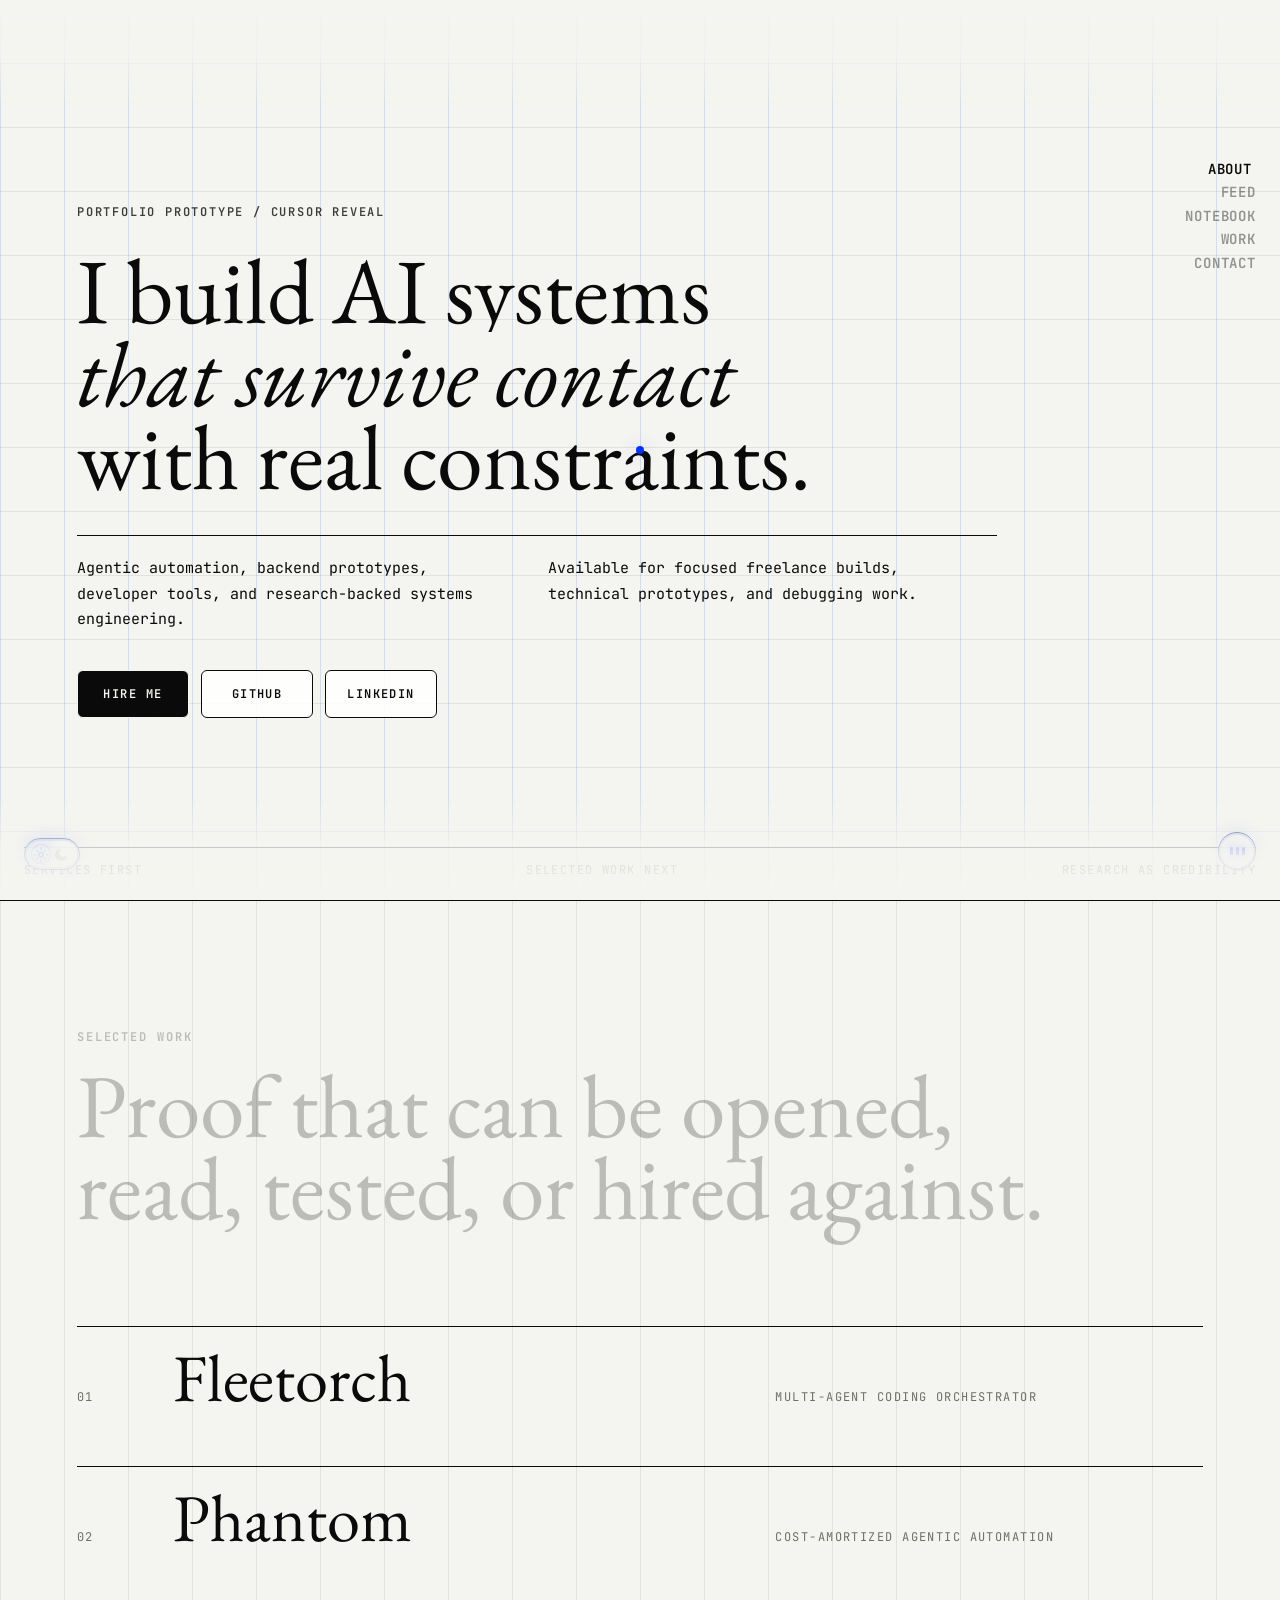
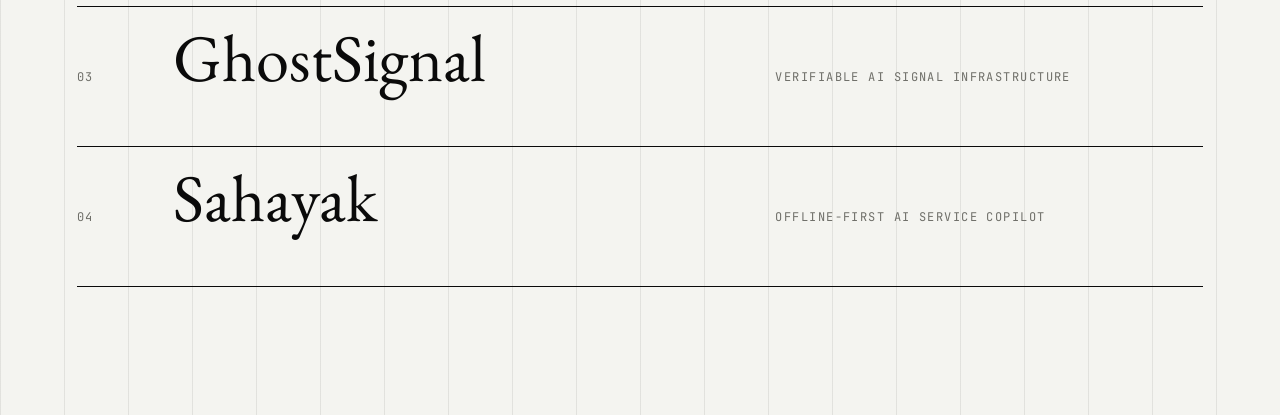
==== commit 14d1ba22: "Simplify portfolio chrome navigation" ====
--- a/index.html
+++ b/index.html
@@ -45,10 +45,6 @@
 
     <div class="screen-vignette screen-vignette-top" aria-hidden="true"></div>
     <div class="screen-vignette screen-vignette-bottom" aria-hidden="true"></div>
-    <div class="perimeter perimeter-top" aria-hidden="true">
-      <span>Mayank Sahu</span>
-      <span>AI systems / automation / research artifacts</span>
-    </div>
     <nav class="site-nav" aria-label="Site sections">
       <a href="./index.html" aria-current="page">About</a>
       <a href="./feed/index.html">Feed</a>
@@ -76,10 +72,6 @@
     </button>
 
     <div class="stage-reveal-flood" data-reveal-flood aria-hidden="true">
-      <div class="perimeter perimeter-top perimeter-inverted">
-        <span>Mayank Sahu</span>
-        <span>AI systems / automation / research artifacts</span>
-      </div>
       <div class="hero-stack reveal-theme">
         <section class="hero">
           <div class="hero-copy">
--- a/styles.css
+++ b/styles.css
@@ -249,15 +249,6 @@
   color: color-mix(in srgb, var(--black) 86%, transparent);
 }
 
-.perimeter-inverted {
-  border-bottom-color: color-mix(in srgb, var(--black) 25%, transparent) !important;
-  background: transparent !important;
-  color: var(--black) !important;
-  text-shadow: none !important;
-  backdrop-filter: none !important;
-  -webkit-backdrop-filter: none !important;
-}
-
 .perimeter {
   position: fixed;
   left: 24px;
@@ -275,15 +266,6 @@
   text-transform: uppercase;
 }
 
-.perimeter-top {
-  top: 24px;
-  padding: 10px 12px 14px;
-  border-bottom: 1px solid var(--line);
-  background: color-mix(in srgb, var(--background) 78%, transparent);
-  backdrop-filter: blur(14px);
-  -webkit-backdrop-filter: blur(14px);
-}
-
 .site-nav {
   position: fixed;
   top: clamp(148px, 18vh, 196px);
@@ -326,9 +308,9 @@
 
 .theme-toggle {
   position: fixed;
-  top: 76px;
-  right: 24px;
-  z-index: 8;
+  bottom: 30px;
+  left: 24px;
+  z-index: 130;
   width: 56px;
   height: 32px;
   border: 1px solid color-mix(in srgb, var(--theme-toggle-accent) 48%, var(--line));
@@ -363,9 +345,9 @@
 
 .sound-toggle {
   position: fixed;
-  top: 118px;
+  bottom: 30px;
   right: 24px;
-  z-index: 8;
+  z-index: 130;
   display: grid;
   place-items: center;
   width: 38px;
@@ -919,12 +901,12 @@
   }
 
   .theme-toggle {
-    top: 76px;
-    right: 16px;
+    bottom: 28px;
+    left: 16px;
   }
 
   .sound-toggle {
-    top: 118px;
+    bottom: 28px;
     right: 16px;
   }
 
@@ -1091,18 +1073,6 @@
     transform: scale(0.92);
   }
 
-  :root[data-mobile-flood-active="true"] .perimeter-top {
-    border-bottom-color: transparent;
-    background: transparent;
-    text-shadow: none;
-    backdrop-filter: none;
-    -webkit-backdrop-filter: none;
-  }
-
-  :root[data-mobile-flood-active="true"] .perimeter-top:not(.perimeter-inverted) {
-    opacity: 0;
-  }
-
   .pill-hand-icon {
     width: 22px;
     height: 22px;
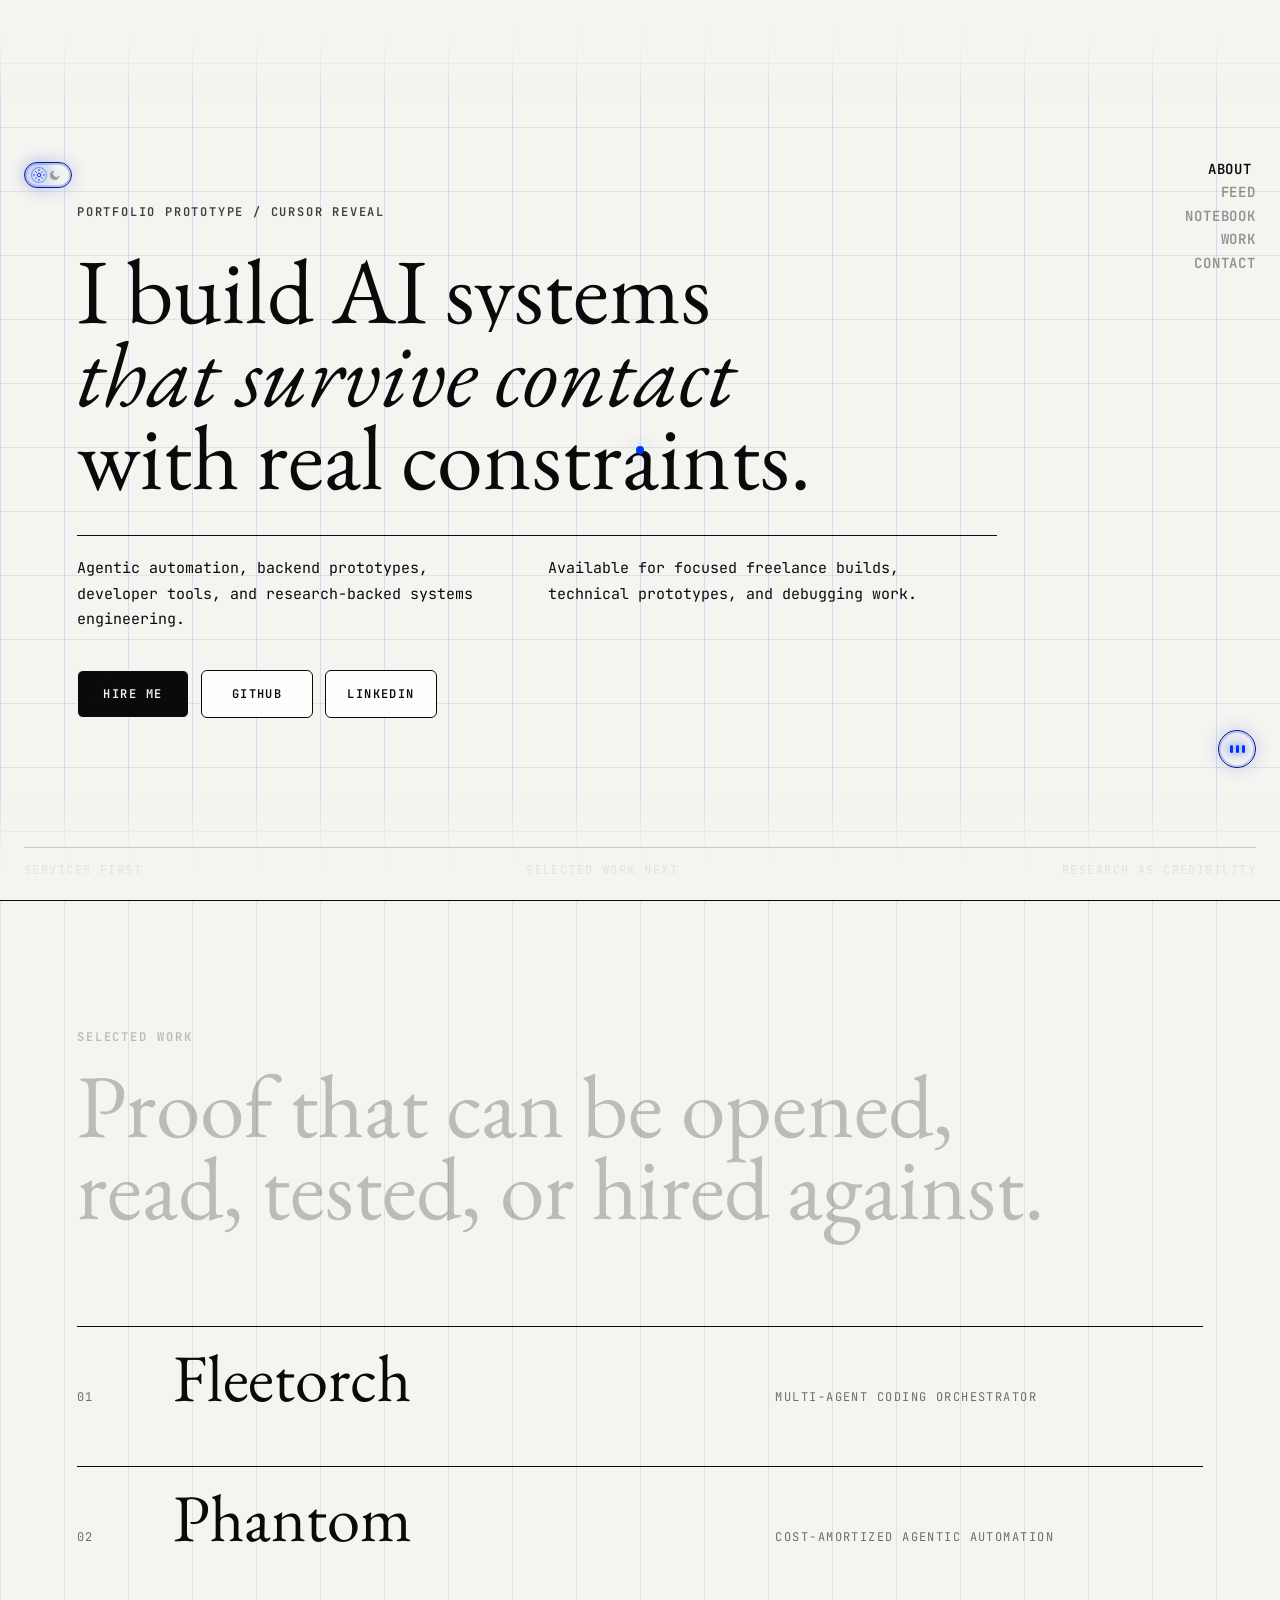
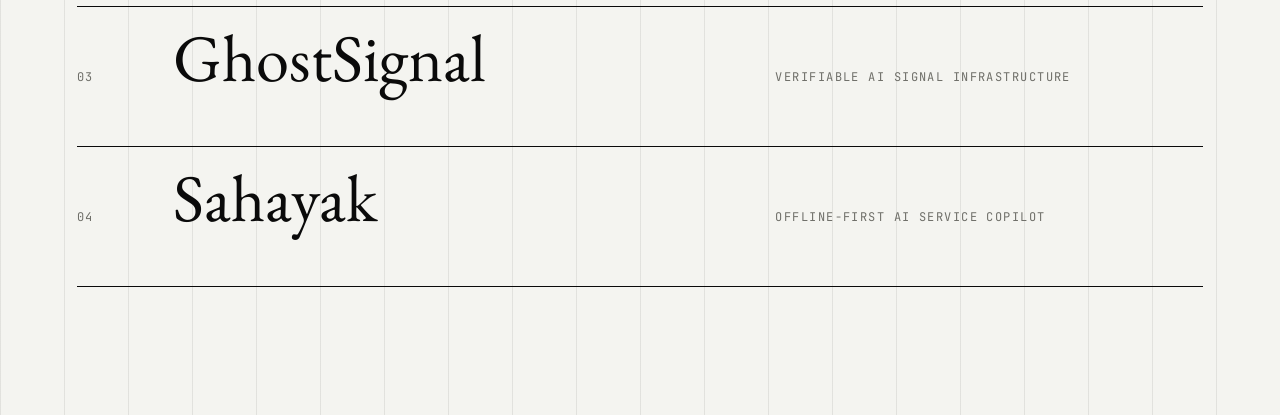
==== commit 7b42449a: "Align portfolio controls with nav" ====
--- a/index.html
+++ b/index.html
@@ -52,6 +52,13 @@
       <a href="./dives/index.html">Work</a>
       <a href="./contact/index.html">Contact</a>
     </nav>
+    <button class="sound-toggle" type="button" data-sound-toggle aria-label="Pause background music" aria-pressed="true">
+      <span class="sound-toggle__bars" aria-hidden="true">
+        <span class="sound-toggle__bar"></span>
+        <span class="sound-toggle__bar"></span>
+        <span class="sound-toggle__bar"></span>
+      </span>
+    </button>
     <button class="mobile-reveal-pill" type="button" data-mobile-trigger aria-label="Hold to flood reveal">
       <svg class="pill-orbit" viewBox="0 0 120 120" aria-hidden="true">
         <defs>
@@ -113,13 +120,6 @@
               <path d="M20.2 14.35A7.2 7.2 0 0 1 9.65 3.8a8.9 8.9 0 1 0 10.55 10.55Z" />
             </svg>
           </span>
-        </span>
-      </button>
-      <button class="sound-toggle" type="button" data-sound-toggle aria-label="Pause background music" aria-pressed="true">
-        <span class="sound-toggle__bars" aria-hidden="true">
-          <span class="sound-toggle__bar"></span>
-          <span class="sound-toggle__bar"></span>
-          <span class="sound-toggle__bar"></span>
         </span>
       </button>
 
--- a/styles.css
+++ b/styles.css
@@ -307,12 +307,12 @@
 }
 
 .theme-toggle {
-  position: fixed;
-  bottom: 30px;
+  position: absolute;
+  top: clamp(148px, 18vh, 196px);
   left: 24px;
   z-index: 130;
-  width: 56px;
-  height: 32px;
+  width: 48px;
+  height: 26px;
   border: 1px solid color-mix(in srgb, var(--theme-toggle-accent) 48%, var(--line));
   border-radius: 999px;
   padding: 3px;
@@ -345,7 +345,7 @@
 
 .sound-toggle {
   position: fixed;
-  bottom: 30px;
+  bottom: 132px;
   right: 24px;
   z-index: 130;
   display: grid;
@@ -430,8 +430,8 @@
   top: 50%;
   display: grid;
   place-items: center;
-  width: 20px;
-  height: 20px;
+  width: 16px;
+  height: 16px;
   border-radius: 999px;
   transform: translateY(-50%);
   transition:
@@ -457,8 +457,8 @@
 }
 
 .theme-icon {
-  width: 15px;
-  height: 15px;
+  width: 12px;
+  height: 12px;
   fill: none;
   stroke: currentColor;
   stroke-width: 1.8;
@@ -901,12 +901,12 @@
   }
 
   .theme-toggle {
-    bottom: 28px;
+    top: 160px;
     left: 16px;
   }
 
   .sound-toggle {
-    bottom: 28px;
+    bottom: 136px;
     right: 16px;
   }
 
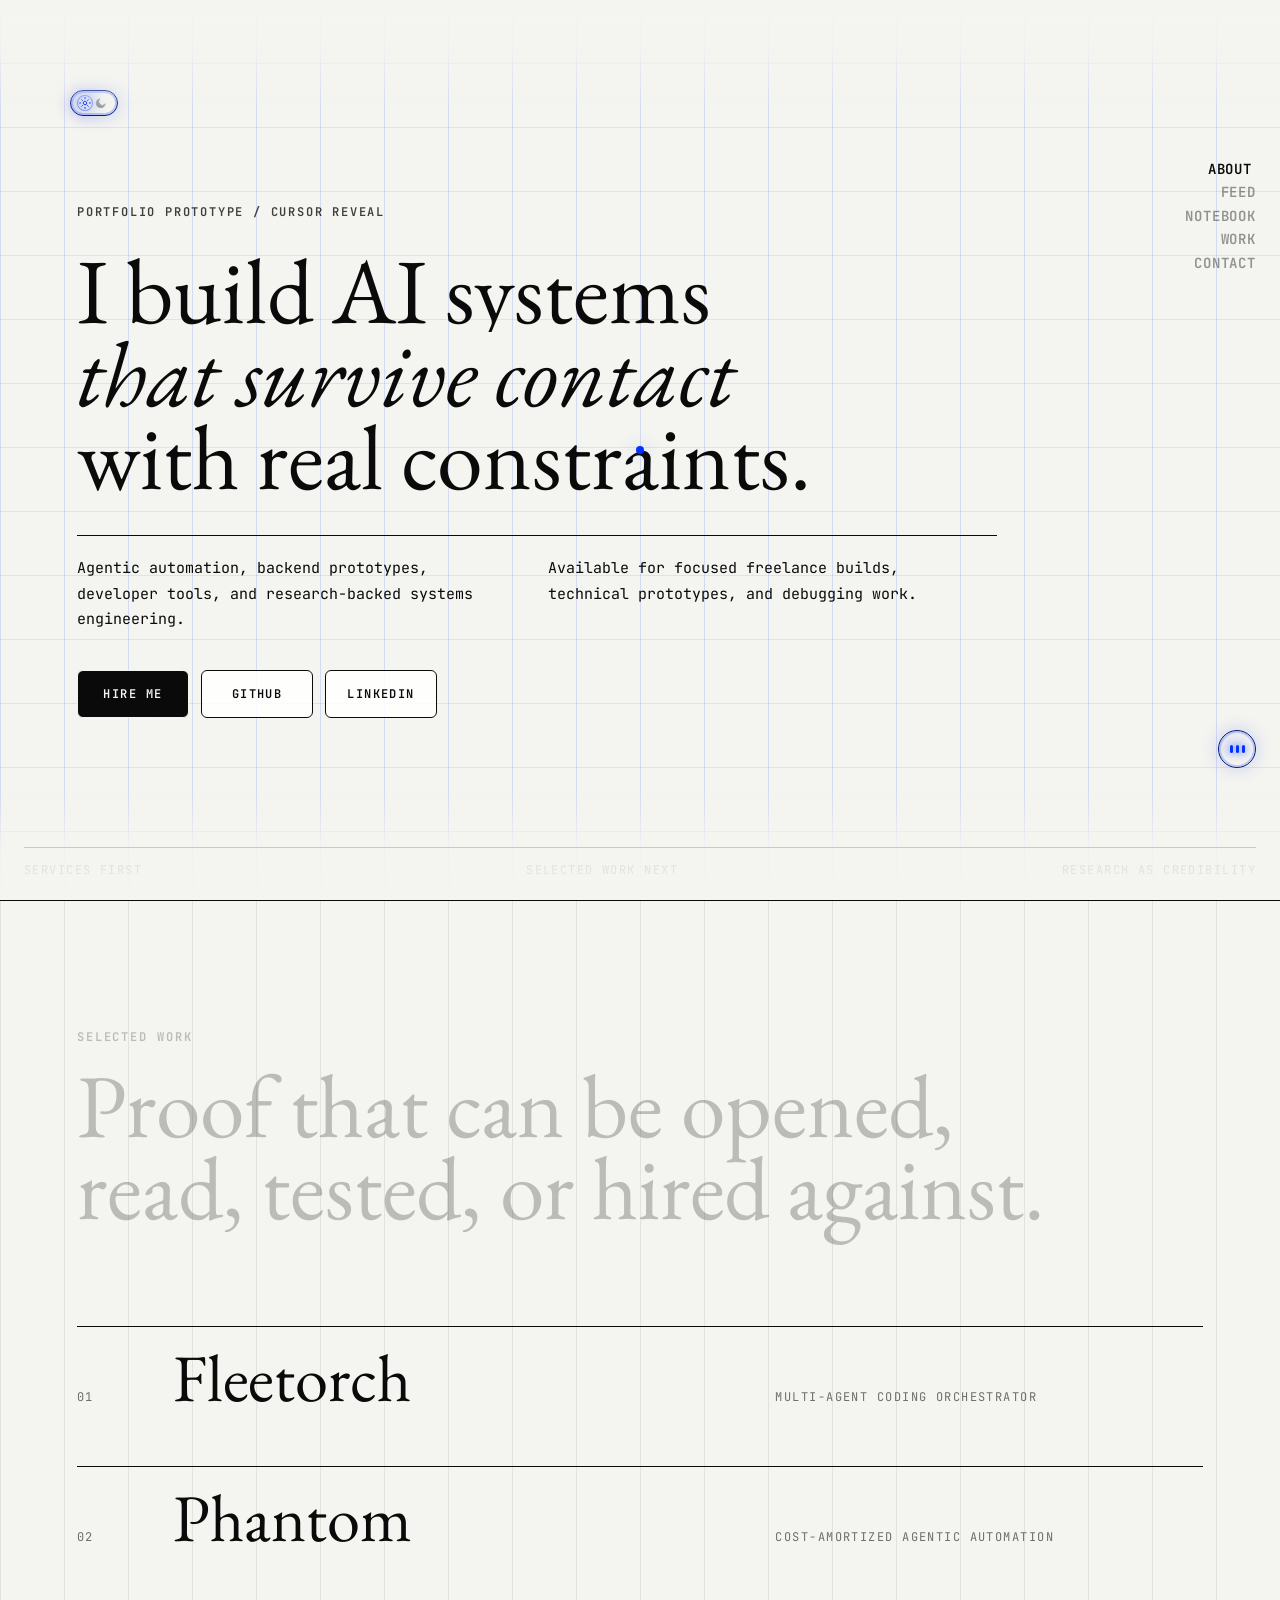
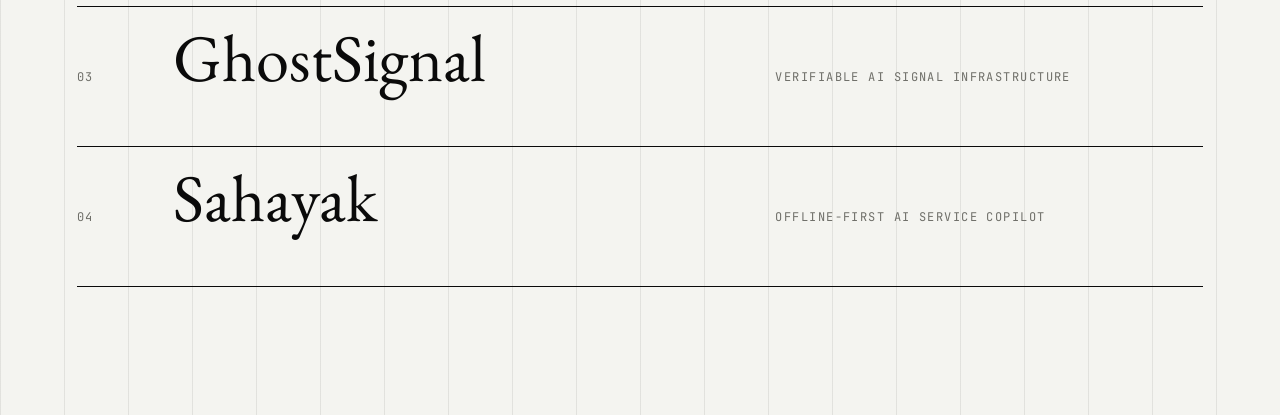
==== commit ddb29f3c: "Delay ambient music until loader completes" ====
--- a/index.html
+++ b/index.html
@@ -59,6 +59,7 @@
         <span class="sound-toggle__bar"></span>
       </span>
     </button>
+    <audio data-ambient-audio src="./musinova-minimal-techno-ambient-loop-edit-483369.mp3" loop preload="auto"></audio>
     <button class="mobile-reveal-pill" type="button" data-mobile-trigger aria-label="Hold to flood reveal">
       <svg class="pill-orbit" viewBox="0 0 120 120" aria-hidden="true">
         <defs>
--- a/styles.css
+++ b/styles.css
@@ -308,8 +308,8 @@
 
 .theme-toggle {
   position: absolute;
-  top: clamp(148px, 18vh, 196px);
-  left: 24px;
+  top: clamp(80px, 10vh, 148px);
+  left: 70px;
   z-index: 130;
   width: 48px;
   height: 26px;
@@ -901,7 +901,7 @@
   }
 
   .theme-toggle {
-    top: 160px;
+    top: 70px;
     left: 16px;
   }
 
